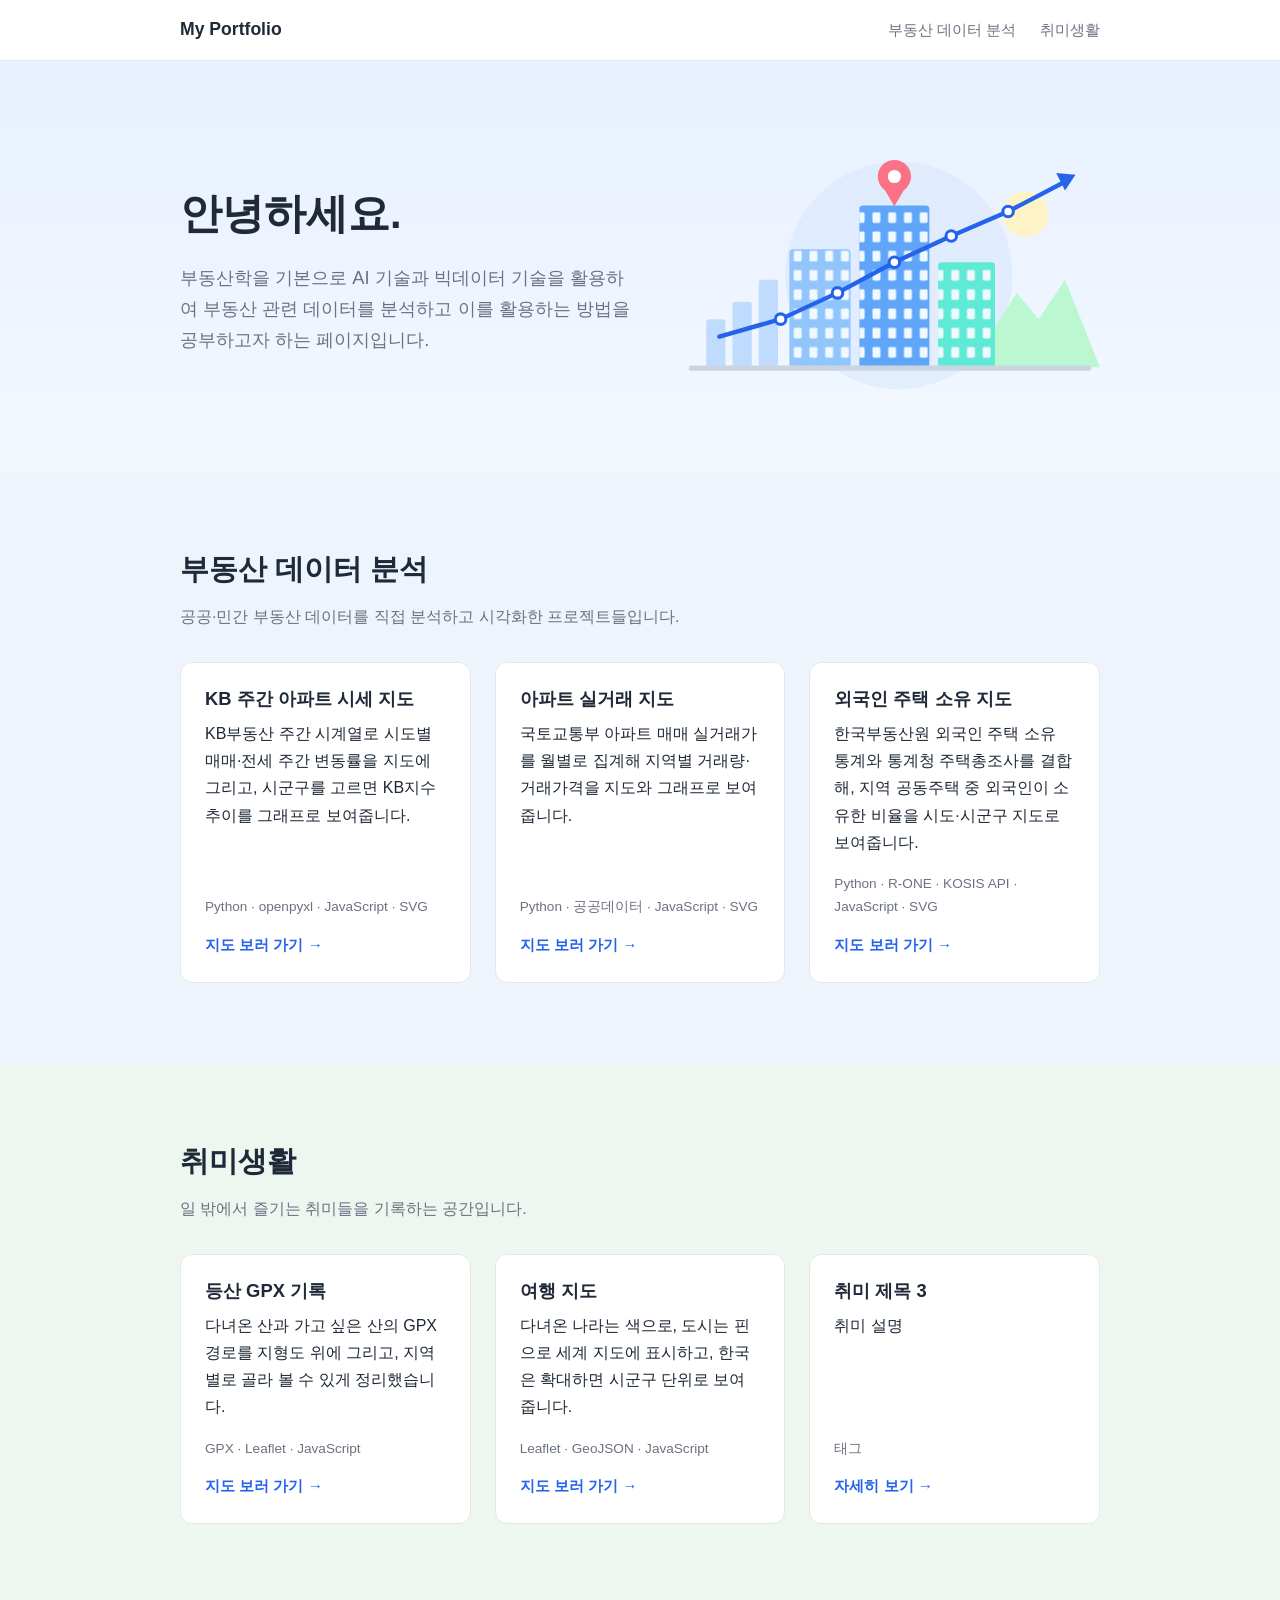
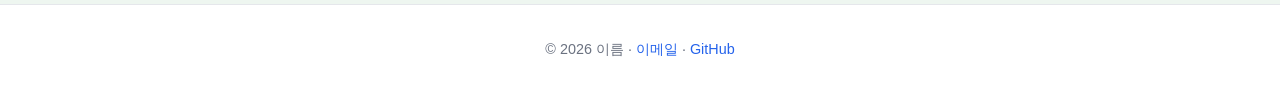
==== index.html @ 8fb14d18 "외국인 주택 소유 비율 지도 추가 (부동산 데이터 분석 3번째 카드) - tools/build_foreign.py: 부동산원 R-ONE 외국인 소유 공동주택 수 ÷ 통계청 KOSI" ====
<!DOCTYPE html>
<html lang="ko">
<head>
  <meta charset="UTF-8">
  <meta name="viewport" content="width=device-width, initial-scale=1.0">
  <title>My Portfolio</title>
  <meta name="description" content="부동산 데이터 분석 · 취미생활 포트폴리오">
  <link rel="stylesheet" href="style.css">
</head>
<body>

  <!-- 상단 메뉴 -->
  <header class="site-header">
    <div class="container header-inner">
      <a href="#top" class="logo">My Portfolio</a>
      <nav>
        <ul class="nav-list">
          <li><a href="#realestate">부동산 데이터 분석</a></li>
          <li><a href="#hobby">취미생활</a></li>
        </ul>
      </nav>
    </div>
  </header>

  <main id="top">

    <!-- 소개 -->
    <section class="hero">
      <div class="container hero-inner">
        <div class="hero-text">
          <h1>안녕하세요.</h1>
          <p>부동산학을 기본으로 AI 기술과 빅데이터 기술을 활용하여 부동산 관련 데이터를 분석하고 이를 활용하는 방법을 공부하고자 하는 페이지입니다.</p>
        </div>

        <!-- 소개 그림: 아파트 단지 + 상승 그래프 + 위치 핀 (직접 그린 SVG 그림) -->
        <svg class="hero-art" viewBox="0 0 480 320" role="img"
             aria-label="아파트 단지 위로 상승하는 그래프와 지도 위치 핀을 그린 일러스트">
          <defs>
            <!-- 창문 무늬 -->
            <pattern id="win" width="18" height="22" patternUnits="userSpaceOnUse">
              <rect x="4" y="5" width="9" height="12" rx="1.5" fill="#f0f9ff"/>
            </pattern>
          </defs>

          <!-- 배경 원 -->
          <circle cx="250" cy="165" r="130" fill="#dbeafe" opacity="0.65"/>
          <circle cx="395" cy="95" r="26" fill="#fef3c7"/>

          <!-- 뒤쪽 산 -->
          <polygon points="330,270 385,185 410,215 440,170 480,270" fill="#bbf7d0"/>

          <!-- 막대 그래프 (뒤쪽) -->
          <g fill="#bfdbfe">
            <rect x="30"  y="215" width="22" height="55" rx="3"/>
            <rect x="60"  y="195" width="22" height="75" rx="3"/>
            <rect x="90"  y="170" width="22" height="100" rx="3"/>
          </g>

          <!-- 아파트 3동 -->
          <rect x="125" y="135" width="70" height="135" rx="4" fill="#93c5fd"/>
          <rect x="125" y="135" width="70" height="135" rx="4" fill="url(#win)"/>
          <rect x="205" y="85" width="80" height="185" rx="4" fill="#60a5fa"/>
          <rect x="205" y="85" width="80" height="185" rx="4" fill="url(#win)"/>
          <rect x="295" y="150" width="65" height="120" rx="4" fill="#5eead4"/>
          <rect x="295" y="150" width="65" height="120" rx="4" fill="url(#win)"/>

          <!-- 땅 -->
          <rect x="10" y="268" width="460" height="6" rx="3" fill="#cbd5e1"/>

          <!-- 상승 추세선 -->
          <polyline points="45,235 115,215 180,185 245,150 310,120 375,92 440,58"
                    fill="none" stroke="#2563eb" stroke-width="5" stroke-linecap="round" stroke-linejoin="round"/>
          <g fill="#ffffff" stroke="#2563eb" stroke-width="3.5">
            <circle cx="115" cy="215" r="6"/>
            <circle cx="180" cy="185" r="6"/>
            <circle cx="245" cy="150" r="6"/>
            <circle cx="310" cy="120" r="6"/>
            <circle cx="375" cy="92"  r="6"/>
          </g>
          <polygon points="452,50 430,48 440,68" fill="#2563eb"/>

          <!-- 위치 핀 -->
          <circle cx="245" cy="52" r="19" fill="#fb7185"/>
          <polygon points="232,64 258,64 245,86" fill="#fb7185"/>
          <circle cx="245" cy="52" r="7.5" fill="#ffffff"/>
        </svg>
      </div>
    </section>

    <!-- 부동산 데이터 분석 -->
    <section id="realestate" class="section tint-blue">
      <div class="container">
        <h2>부동산 데이터 분석</h2>
        <p class="section-desc">공공·민간 부동산 데이터를 직접 분석하고 시각화한 프로젝트들입니다.</p>

        <div class="card-grid">
          <article class="card">
            <h3>KB 주간 아파트 시세 지도</h3>
            <p>KB부동산 주간 시계열로 시도별 매매·전세 주간 변동률을 지도에 그리고, 시군구를 고르면 KB지수 추이를 그래프로 보여줍니다.</p>
            <p class="tags">Python · openpyxl · JavaScript · SVG</p>
            <a href="kb.html" class="link">지도 보러 가기 →</a>
          </article>

          <article class="card">
            <h3>아파트 실거래 지도</h3>
            <p>국토교통부 아파트 매매 실거래가를 월별로 집계해 지역별 거래량·거래가격을 지도와 그래프로 보여줍니다.</p>
            <p class="tags">Python · 공공데이터 · JavaScript · SVG</p>
            <a href="trade.html" class="link">지도 보러 가기 →</a>
          </article>

          <article class="card">
            <h3>외국인 주택 소유 지도</h3>
            <p>한국부동산원 외국인 주택 소유 통계와 통계청 주택총조사를 결합해, 지역 공동주택 중 외국인이 소유한 비율을 시도·시군구 지도로 보여줍니다.</p>
            <p class="tags">Python · R-ONE · KOSIS API · JavaScript · SVG</p>
            <a href="foreign.html" class="link">지도 보러 가기 →</a>
          </article>
        </div>
      </div>
    </section>

    <!-- 취미생활 -->
    <section id="hobby" class="section tint-green">
      <div class="container">
        <h2>취미생활</h2>
        <p class="section-desc">일 밖에서 즐기는 취미들을 기록하는 공간입니다.</p>

        <div class="card-grid">
          <article class="card">
            <h3>등산 GPX 기록</h3>
            <p>다녀온 산과 가고 싶은 산의 GPX 경로를 지형도 위에 그리고, 지역별로 골라 볼 수 있게 정리했습니다.</p>
            <p class="tags">GPX · Leaflet · JavaScript</p>
            <a href="hiking.html" class="link">지도 보러 가기 →</a>
          </article>

          <article class="card">
            <h3>여행 지도</h3>
            <p>다녀온 나라는 색으로, 도시는 핀으로 세계 지도에 표시하고, 한국은 확대하면 시군구 단위로 보여줍니다.</p>
            <p class="tags">Leaflet · GeoJSON · JavaScript</p>
            <a href="travel.html" class="link">지도 보러 가기 →</a>
          </article>

          <article class="card">
            <h3>취미 제목 3</h3>
            <p>취미 설명</p>
            <p class="tags">태그</p>
            <a href="#" class="link">자세히 보기 →</a>
          </article>
        </div>
      </div>
    </section>

  </main>

  <footer class="site-footer">
    <div class="container">
      <p>© 2026 이름 · <a href="mailto:you@example.com">이메일</a> · <a href="https://github.com/aithrume">GitHub</a></p>
    </div>
  </footer>

</body>
</html>
---- style.css ----
/* =========================================================
   style.css - 밝고 깔끔한 포트폴리오 스타일
   ---------------------------------------------------------
   색상을 바꾸고 싶으면 바로 아래 :root 안의 값만 수정하세요.
   ========================================================= */

/* ---------- 1. 색상/크기 변수 (여기만 바꿔도 전체 분위기가 바뀜) ---------- */
:root {
  --color-bg: #ffffff;          /* 기본 배경 (흰색) */
  --color-bg-alt: #f6f8fb;      /* 번갈아 나오는 섹션 배경 (연한 회청색) */
  --color-text: #1f2937;        /* 기본 글자색 (진한 회색) */
  --color-text-light: #6b7280;  /* 보조 글자색 (연한 회색) */
  --color-primary: #2563eb;     /* 포인트 색 (파랑) - 링크, 강조 */
  --color-border: #e5e7eb;      /* 테두리 색 */
  --max-width: 960px;           /* 내용이 차지하는 최대 가로 폭 */
}

/* ---------- 2. 기본 설정 ---------- */
/* 모든 요소의 크기 계산 방식을 통일 (패딩이 있어도 폭이 틀어지지 않음) */
* {
  box-sizing: border-box;
}

html {
  scroll-behavior: smooth;   /* 메뉴 클릭 시 부드럽게 스크롤 */
  scroll-padding-top: 70px;  /* 상단 고정 메뉴에 제목이 가리지 않게 */
}

body {
  margin: 0;
  font-family: -apple-system, BlinkMacSystemFont, "Segoe UI",
               "Apple SD Gothic Neo", "Noto Sans KR", "Malgun Gothic", sans-serif;
  line-height: 1.7;          /* 줄 간격 */
  color: var(--color-text);
  background: var(--color-bg);
}

h1, h2, h3 {
  line-height: 1.3;
  margin: 0 0 0.5em;
}

p {
  margin: 0 0 1em;
}

a {
  color: var(--color-primary);
  text-decoration: none;
}

a:hover {
  text-decoration: underline;
}

/* 내용을 가운데로 모으는 상자 (모든 섹션에서 공통으로 사용) */
.container {
  max-width: var(--max-width);
  margin: 0 auto;      /* 좌우 자동 여백 = 가운데 정렬 */
  padding: 0 20px;     /* 화면이 좁을 때 양옆 여백 */
}

/* ---------- 3. 상단 메뉴 ---------- */
.site-header {
  position: sticky;    /* 스크롤해도 위에 붙어 있음 */
  top: 0;
  z-index: 100;        /* 다른 내용보다 위에 표시 */
  background: rgba(255, 255, 255, 0.95);
  border-bottom: 1px solid var(--color-border);
}

.header-inner {
  display: flex;                   /* 로고와 메뉴를 가로로 배치 */
  justify-content: space-between;  /* 로고는 왼쪽, 메뉴는 오른쪽 */
  align-items: center;
  height: 60px;
}

.logo {
  font-weight: 700;
  font-size: 1.1rem;
  color: var(--color-text);
}

.logo:hover {
  text-decoration: none;
}

.nav-list {
  display: flex;
  gap: 24px;           /* 메뉴 항목 사이 간격 */
  list-style: none;    /* 목록 앞의 점 제거 */
  margin: 0;
  padding: 0;
}

.nav-list a {
  color: var(--color-text-light);
  font-size: 0.95rem;
}

.nav-list a:hover {
  color: var(--color-primary);
  text-decoration: none;
}

/* ---------- 4. 소개(hero) 영역 ---------- */
.hero {
  padding: 70px 0 60px;
  background: linear-gradient(180deg, #e8f0ff 0%, #f3f8ff 100%); /* 위에서 아래로 연한 파랑 */
}

/* 글(왼쪽)과 그림(오른쪽)을 가로로 나란히 놓기 */
.hero-inner {
  display: flex;
  align-items: center;       /* 세로 가운데 맞춤 */
  justify-content: space-between;
  gap: 40px;
}

.hero-text {
  flex: 1;                   /* 남는 폭을 글이 차지 */
}

.hero h1 {
  font-size: 2.6rem;
}

.hero p {
  font-size: 1.15rem;
  color: var(--color-text-light);
  margin: 0;
}

/* 소개 그림 */
.hero-art {
  flex: 0 0 420px;           /* 그림 폭 고정 */
  max-width: 100%;
  height: auto;
}

/* ---------- 5. 섹션 공통 ---------- */
.section {
  padding: 80px 0;     /* 위아래 여백 */
}

/* 번갈아 배경색을 달리해서 섹션을 구분 */
.section-alt {
  background: var(--color-bg-alt);
}

/* 섹션별 아주 연한 배경색 (너무 튀지 않게 채도를 낮춤) */
.tint-blue {
  background: #eef4fc;   /* 연한 하늘색 - 부동산 섹션 */
}

.tint-green {
  background: #eef6f0;   /* 연한 연두색 - 등산 섹션 */
}

.section h2 {
  font-size: 1.8rem;
}

.section-desc {
  color: var(--color-text-light);
  margin-bottom: 2em;
}

/* ---------- 6. 카드 (부동산 프로젝트 목록) ---------- */
.card-grid {
  display: grid;
  /* 카드 하나가 최소 280px, 화면이 넓으면 여러 개를 가로로 배치 */
  grid-template-columns: repeat(auto-fill, minmax(280px, 1fr));
  gap: 24px;
}

.card {
  background: #ffffff;
  border: 1px solid var(--color-border);
  border-radius: 12px;                       /* 모서리 둥글게 */
  padding: 24px;
  transition: transform 0.2s, box-shadow 0.2s;
  display: flex;                             /* 내용을 위→아래로 쌓고 */
  flex-direction: column;
}

/* 남는 공간을 태그 위에 몰아서, 설명이 짧아도 태그·링크가 카드 맨 아래에 오게 */
.card .tags {
  margin-top: auto;
}

.card .link {
  align-self: flex-start;                    /* 링크 클릭 영역이 가로로 늘어나지 않게 */
}

/* 마우스를 올리면 살짝 떠오르는 효과 */
.card:hover {
  transform: translateY(-4px);
  box-shadow: 0 10px 24px rgba(0, 0, 0, 0.08);
}

.card h3 {
  font-size: 1.15rem;
}

.tags {
  font-size: 0.85rem;
  color: var(--color-text-light);
}

.link {
  font-weight: 600;
  font-size: 0.95rem;
}

/* ---------- 7. 등산 GPX 섹션 ---------- */
/* 실제 지도가 그려지는 상자 (Leaflet이 이 안을 채웁니다) */
.map {
  height: 480px;                       /* 지도 높이 - 필요하면 숫자만 바꾸세요 */
  border: 1px solid var(--color-border);
  border-radius: 12px;
  overflow: hidden;                    /* 둥근 모서리 밖으로 지도가 삐져나가지 않게 */
  position: relative;
  z-index: 0;                          /* 지도가 상단 고정 메뉴(z-index:100) 위로 올라오지 않게 */
}

/* "전체 보기" 버튼 */
.map-btn {
  margin: 12px 0 20px;
  padding: 8px 16px;
  font: inherit;
  font-size: 0.9rem;
  color: var(--color-primary);
  background: #ffffff;
  border: 1px solid var(--color-primary);
  border-radius: 8px;
  cursor: pointer;                     /* 마우스를 올리면 손가락 모양 */
}

.map-btn:hover {
  background: var(--color-primary);
  color: #ffffff;
}

/* 불러오기 실패 메시지 */
.track-error {
  color: #b91c1c;
  font-size: 0.9rem;
}

.track-list {
  list-style: none;
  margin: 0;
  padding: 0;
}

.track {
  display: flex;
  justify-content: space-between;  /* 산 정보는 왼쪽, 다운로드는 오른쪽 */
  align-items: center;
  gap: 16px;
  background: #ffffff;
  border: 1px solid var(--color-border);
  border-radius: 10px;
  padding: 16px 20px;
  margin-bottom: 12px;
  border-left: 6px solid var(--track-color, var(--color-border)); /* 지도 선 색과 같은 색 띠 (색은 JS가 지정) */
  cursor: pointer;                                                /* 클릭하면 지도로 이동 */
  transition: box-shadow 0.2s, border-color 0.2s;
}

/* 필터에서 제외된 산행은 숨김 (display:flex 가 hidden 을 덮어쓰지 않게) */
.track[hidden] {
  display: none;
}

/* 지역 필터 버튼들 */
.chips {
  display: flex;
  flex-wrap: wrap;          /* 많아지면 다음 줄로 */
  gap: 8px;
  margin-bottom: 16px;
}

.chip {
  padding: 6px 14px;
  font: inherit;
  font-size: 0.9rem;
  color: var(--color-text);
  background: #ffffff;
  border: 1px solid #cfe0d4;
  border-radius: 999px;     /* 알약 모양 */
  cursor: pointer;
}

.chip:hover {
  border-color: #5b9a73;
}

.chip.on {                  /* 현재 선택된 지역 */
  color: #ffffff;
  background: #3f8a5f;
  border-color: #3f8a5f;
}

.track:hover {
  box-shadow: 0 6px 16px rgba(0, 0, 0, 0.08);
}

/* 지금 선택된 산행 */
.track.active {
  background: #eef4ff;
  border-top-color: var(--color-primary);
  border-right-color: var(--color-primary);
  border-bottom-color: var(--color-primary);
}

.meta {
  display: block;                  /* 산 이름 아래 줄로 내려가게 */
  font-size: 0.85rem;
  color: var(--color-text-light);
}

/* ---------- 8. 푸터 ---------- */
.site-footer {
  padding: 32px 0;
  text-align: center;
  font-size: 0.9rem;
  color: var(--color-text-light);
  border-top: 1px solid var(--color-border);
}

.site-footer p {
  margin: 0;
}

/* ---------- 9. 모바일 대응 (화면 폭 640px 이하) ---------- */
@media (max-width: 640px) {
  .header-inner {
    flex-direction: column;   /* 로고와 메뉴를 세로로 */
    height: auto;
    padding: 10px 20px;
  }

  .nav-list {
    gap: 14px;
    flex-wrap: wrap;          /* 메뉴가 넘치면 다음 줄로 */
    justify-content: center;
  }

  .nav-list a {
    font-size: 0.85rem;
  }

  html {
    scroll-padding-top: 110px;
  }

  .hero {
    padding: 40px 0 36px;
  }

  .hero-inner {
    flex-direction: column;   /* 글 위, 그림 아래로 쌓기 */
    align-items: flex-start;
    gap: 24px;
  }

  .hero-art {
    flex: none;
    width: 100%;
  }

  .hero h1 {
    font-size: 2rem;
  }

  .section {
    padding: 56px 0;
  }

  .track {
    flex-direction: column;   /* 산 정보와 다운로드 링크를 세로로 */
    align-items: flex-start;
  }
}

/* ---------- 8. 여행 지도 (travel.html) ---------- */
.travel-map {
  height: 560px;
  background: #dbeafe;                 /* 바다 색 (배경 타일 없이 경계만 그림) */
}

.travel-summary {
  font-size: 1.05rem;
  margin: 0 0 12px;
}

.travel-hint {
  font-size: 0.85rem;
  color: var(--color-text-light);
  margin: 8px 0 20px;
}

.travel-list {
  list-style: none;
  margin: 0;
  padding: 0;
  display: grid;
  grid-template-columns: repeat(auto-fill, minmax(260px, 1fr));
  gap: 10px;
}

.travel-item {
  display: flex;
  flex-direction: column;
  gap: 4px;
  padding: 12px 16px;
  background: #ffffff;
  border: 1px solid var(--color-border);
  border-left: 4px solid #2c7fb8;     /* travel.js 가 최근 방문 연도 색으로 바꿈 */
  border-radius: 8px;
  cursor: pointer;
}

.travel-item:hover {
  box-shadow: 0 6px 16px rgba(0, 0, 0, 0.08);
}

.travel-item .meta {
  font-size: 0.85rem;
  color: var(--color-text-light);
}

/* 여행 지도 범례 (최근 방문 연도별 색) */
.travel-legend {
  display: flex;
  flex-direction: column;
  gap: 3px;
  padding: 8px 10px;
  font-size: 0.78rem;
  line-height: 1.3;
  background: rgba(255, 255, 255, 0.92);
  border-radius: 6px;
  box-shadow: 0 1px 4px rgba(0, 0, 0, 0.15);
}

.travel-legend i {
  display: inline-block;
  width: 12px;
  height: 12px;
  margin-right: 6px;
  vertical-align: -1px;
  border-radius: 2px;
}
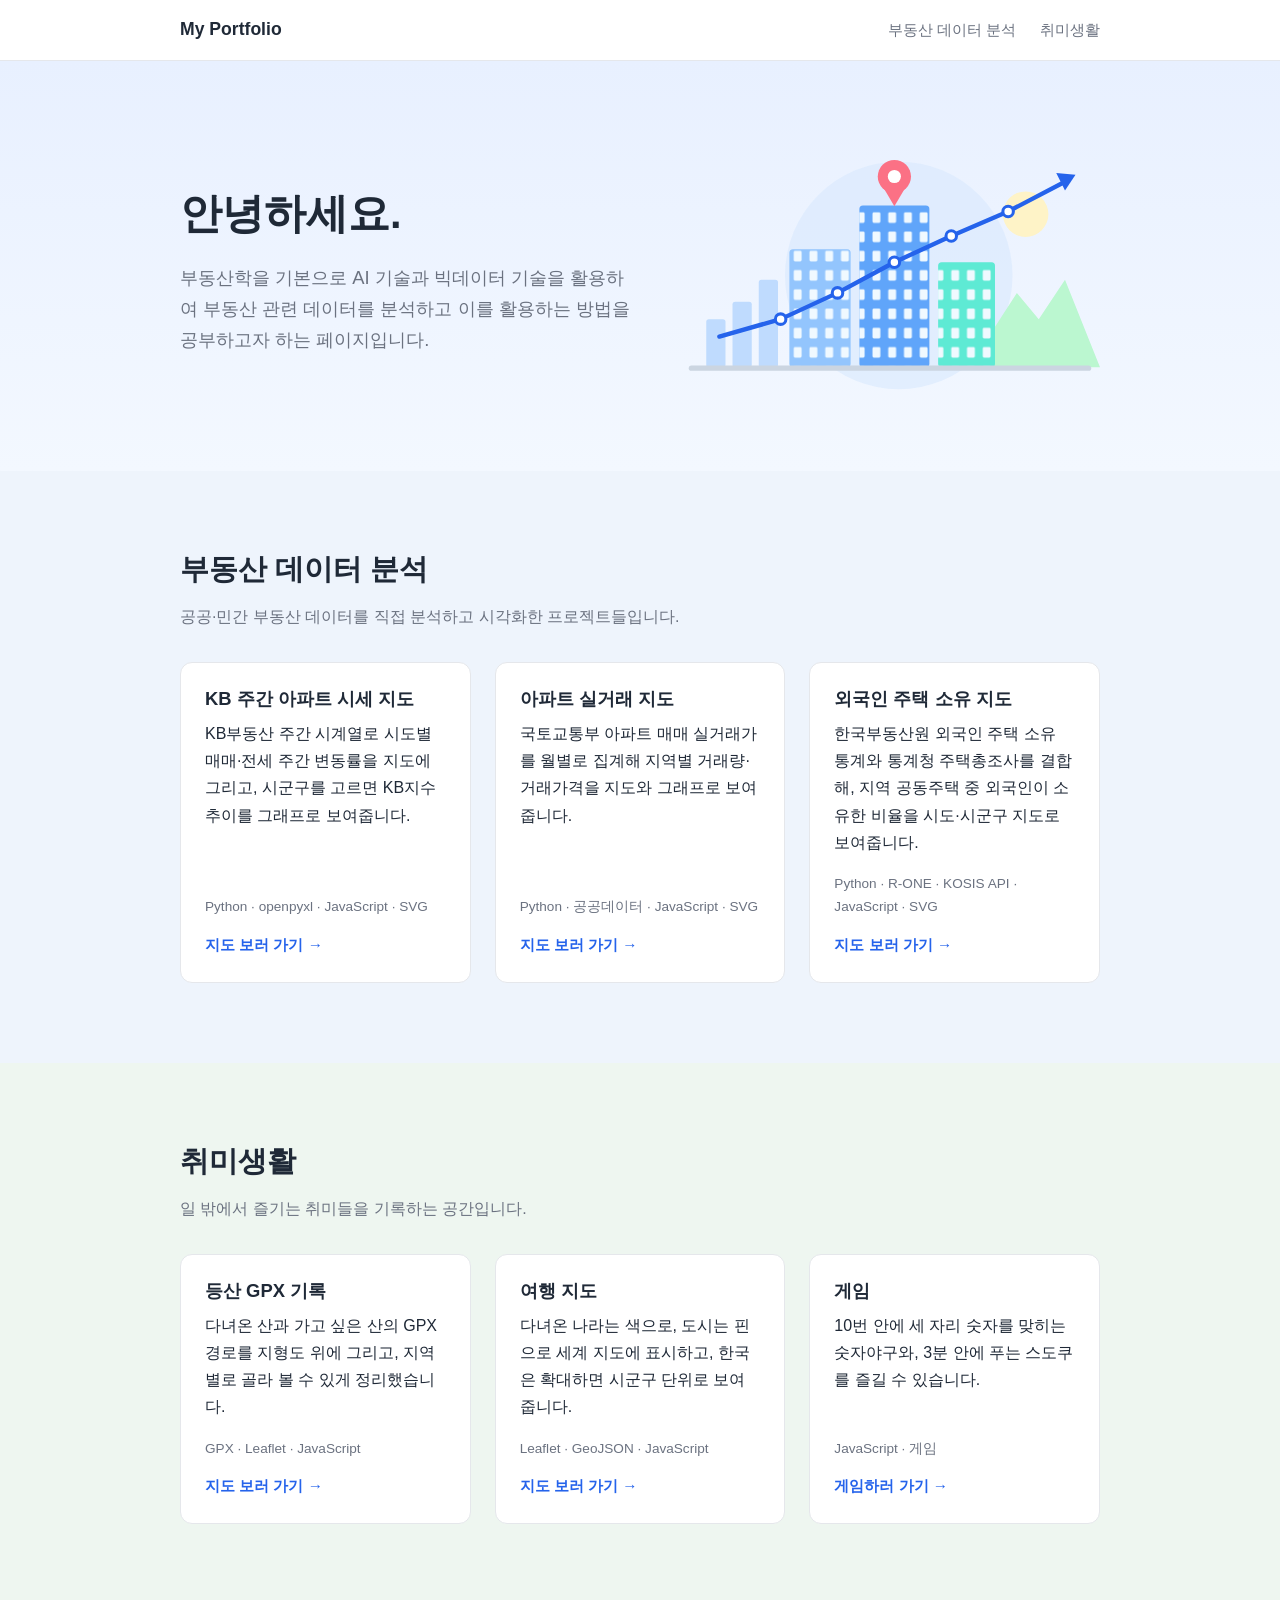
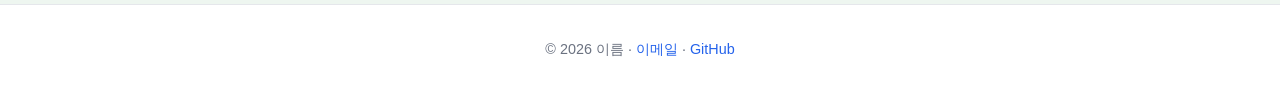
==== commit 72bf5663: "게임 페이지 추가: 숫자야구(10번 안에) · 스도쿠(3분 제한) - 숫자야구: 1~9 중 서로 다른 3자리, 스트라이크/볼/아웃 판정, 10회 안에 맞히면 성공 - 스도쿠: 답이" ====
--- a/index.html
+++ b/index.html
@@ -140,10 +140,10 @@
           </article>
 
           <article class="card">
-            <h3>취미 제목 3</h3>
-            <p>취미 설명</p>
-            <p class="tags">태그</p>
-            <a href="#" class="link">자세히 보기 →</a>
+            <h3>게임</h3>
+            <p>10번 안에 세 자리 숫자를 맞히는 숫자야구와, 3분 안에 푸는 스도쿠를 즐길 수 있습니다.</p>
+            <p class="tags">JavaScript · 게임</p>
+            <a href="games.html" class="link">게임하러 가기 →</a>
           </article>
         </div>
       </div>
--- a/style.css
+++ b/style.css
@@ -454,3 +454,122 @@
   vertical-align: -1px;
   border-radius: 2px;
 }
+
+/* ---------- 9. 게임 (games.html) ---------- */
+.game-card {
+  max-width: 560px;
+  padding: 24px;
+  background: #ffffff;
+  border: 1px solid var(--color-border);
+  border-radius: 12px;
+}
+
+.game-card h3 { margin-top: 0; }
+
+.game-rule {
+  font-size: 0.92rem;
+  color: var(--color-text-light);
+}
+
+.game-btn {
+  padding: 8px 16px;
+  font: inherit;
+  font-size: 0.95rem;
+  color: var(--color-primary);
+  background: #ffffff;
+  border: 1px solid var(--color-primary);
+  border-radius: 8px;
+  cursor: pointer;
+}
+
+.game-btn.primary { color: #ffffff; background: var(--color-primary); }
+.game-btn:disabled { opacity: 0.45; cursor: default; }
+
+.game-msg { min-height: 1.5em; margin: 12px 0 4px; font-weight: 600; }
+.game-msg.ok { color: #15803d; }
+.game-msg.fail { color: #b91c1c; }
+.game-msg.warn { color: #b45309; }
+.game-sub { margin: 0 0 12px; font-size: 0.9rem; color: var(--color-text-light); }
+
+/* 숫자야구 */
+.bb-form { display: flex; flex-wrap: wrap; gap: 8px; }
+
+.bb-input {
+  width: 140px;
+  padding: 8px 12px;
+  font: inherit;
+  font-size: 1.3rem;
+  letter-spacing: 0.4em;
+  text-align: center;
+  border: 1px solid var(--color-border);
+  border-radius: 8px;
+}
+
+.bb-history { list-style: none; margin: 0; padding: 0; }
+
+.bb-history li {
+  display: grid;
+  grid-template-columns: 44px 64px 70px 1fr;
+  align-items: center;
+  gap: 8px;
+  padding: 8px 4px;
+  border-bottom: 1px solid var(--color-border);
+}
+
+.bb-n { font-size: 0.8rem; color: var(--color-text-light); }
+.bb-guess { font-size: 1.15rem; font-weight: 700; letter-spacing: 0.2em; }
+.bb-res i { font-style: normal; font-weight: 700; letter-spacing: 0.1em; }
+.bb-res .s { color: #15803d; }
+.bb-res .b { color: #b45309; }
+.bb-text { font-size: 0.9rem; }
+
+/* 스도쿠 */
+.sd-controls { display: flex; flex-wrap: wrap; align-items: center; gap: 8px; margin-bottom: 14px; }
+
+.seg-mini { display: inline-flex; border: 1px solid var(--color-border); border-radius: 8px; overflow: hidden; }
+.seg-mini button { padding: 7px 12px; font: inherit; font-size: 0.88rem; background: #ffffff; border: 0; cursor: pointer; }
+.seg-mini button + button { border-left: 1px solid var(--color-border); }
+.seg-mini button.on { color: #ffffff; background: #3f8a5f; }
+
+.sd-timer { margin-bottom: 14px; }
+.sd-bar { height: 10px; background: #e5e7eb; border-radius: 5px; overflow: hidden; }
+.sd-bar i { display: block; width: 0; height: 100%; background: #3f8a5f; transition: width 0.25s linear; }
+.sd-bar i.warn { background: #f59e0b; }
+.sd-bar i.danger { background: #dc2626; }
+.sd-time { display: flex; justify-content: space-between; margin-top: 6px; font-size: 0.9rem; font-variant-numeric: tabular-nums; }
+
+.sd-board {
+  display: grid;
+  grid-template-columns: repeat(9, 1fr);
+  width: 100%;
+  max-width: 450px;
+  aspect-ratio: 1;
+  border: 2px solid #1f2937;
+}
+
+.sd-cell {
+  width: 100%;
+  height: 100%;
+  min-width: 0;
+  padding: 0;
+  font: inherit;
+  font-size: clamp(1rem, 4.5vw, 1.4rem);
+  text-align: center;
+  color: var(--color-primary);
+  background: #ffffff;
+  border: 0;
+  border-right: 1px solid #d1d5db;
+  border-bottom: 1px solid #d1d5db;
+  border-radius: 0;
+}
+
+.sd-cell:nth-child(9n + 3), .sd-cell:nth-child(9n + 6) { border-right: 2px solid #1f2937; }
+.sd-cell:nth-child(9n) { border-right: 0; }
+.sd-cell:nth-child(n + 19):nth-child(-n + 27),
+.sd-cell:nth-child(n + 46):nth-child(-n + 54) { border-bottom: 2px solid #1f2937; }
+.sd-cell:nth-child(n + 73) { border-bottom: 0; }
+.sd-cell.given { color: #1f2937; font-weight: 700; background: #f3f4f6; }
+.sd-cell.clash { color: #dc2626; background: #fee2e2; }
+.sd-cell.reveal { color: #b91c1c; background: #fef2f2; }
+.sd-cell:focus { outline: 2px solid var(--color-primary); outline-offset: -2px; }
+.sd-board.waiting .sd-cell { background: #f3f4f6; }
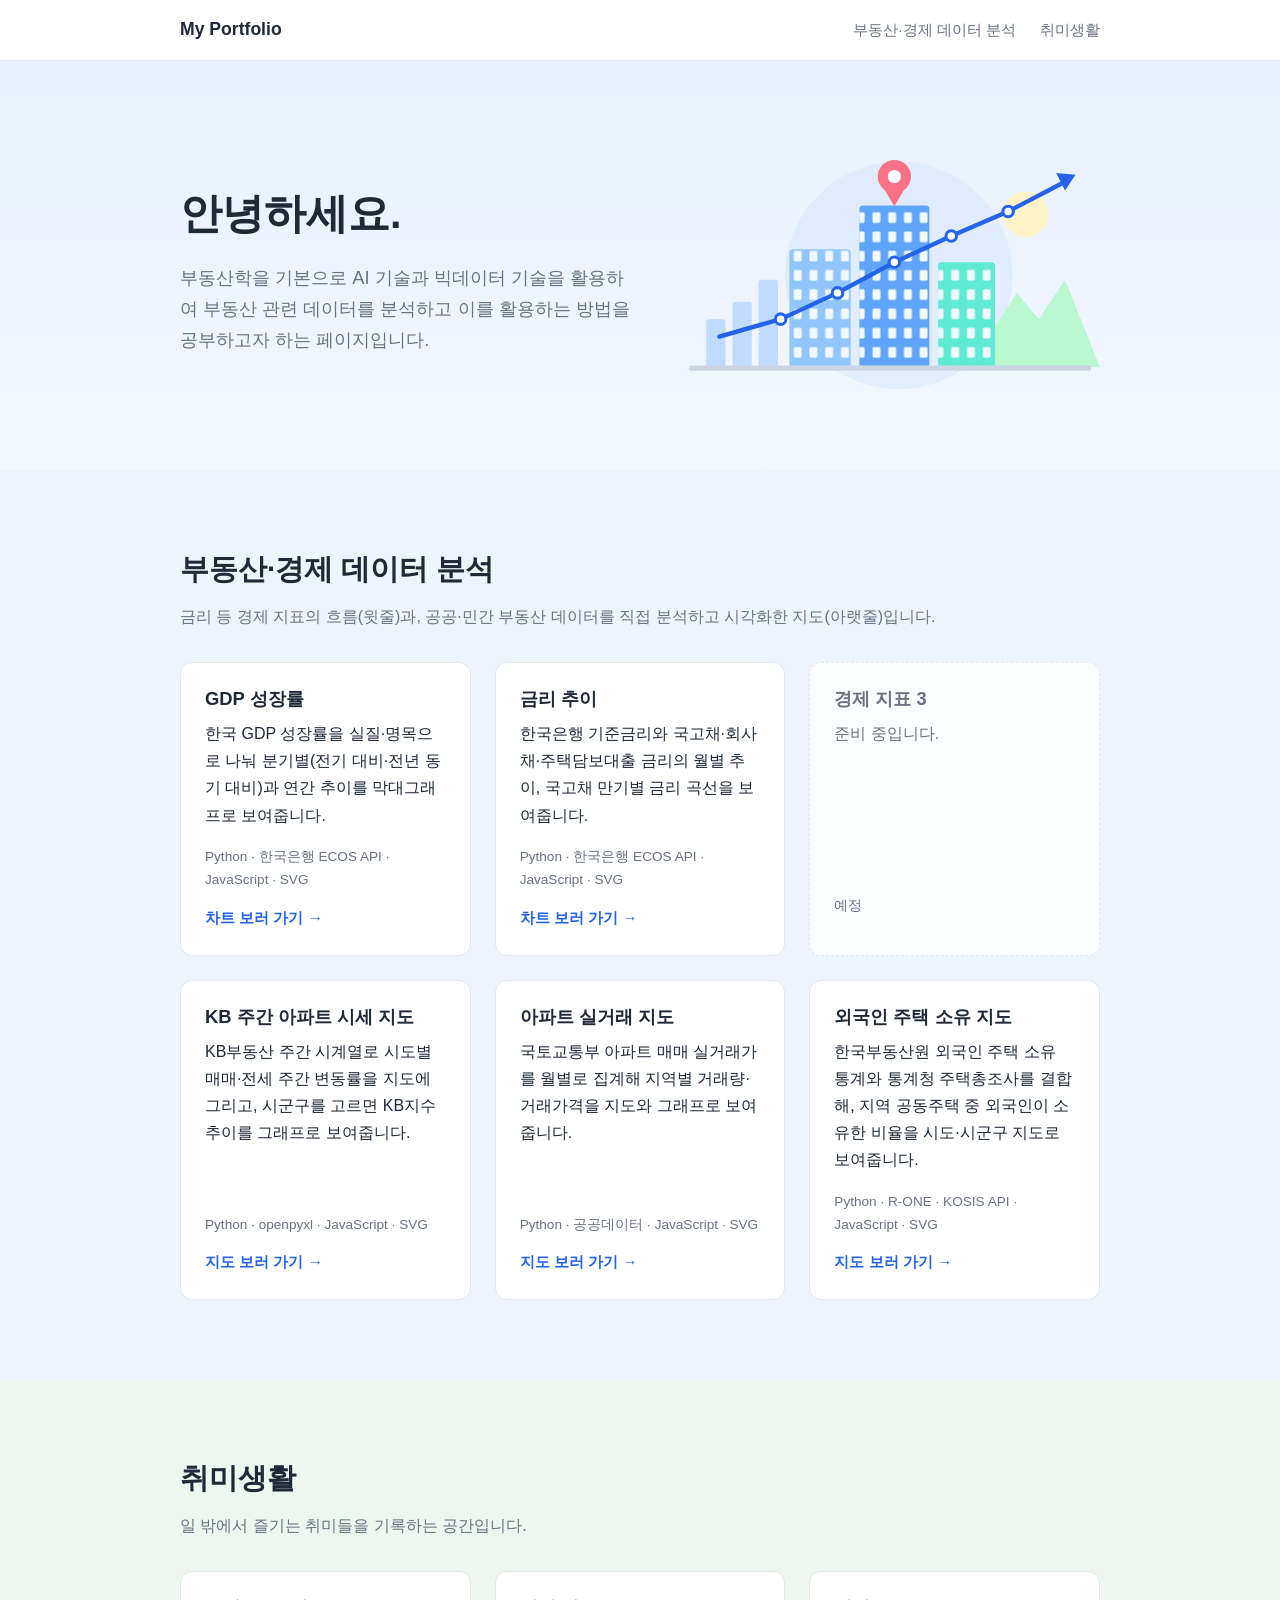
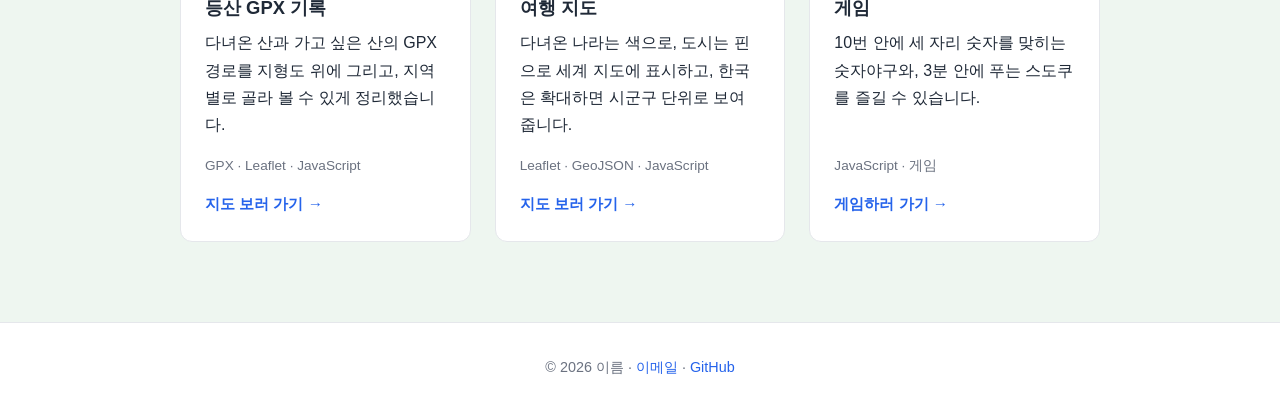
==== commit ddf490bf: "경제 지표 추가: GDP 성장률·금리 추이 페이지, 메인 3칸×2줄 구성 - 메인 '부동산·경제 데이터 분석': 윗줄 GDP·금리·(예정), 아랫줄 KB·실거래·외국인 지도 - g" ====
--- a/index.html
+++ b/index.html
@@ -4,7 +4,7 @@
   <meta charset="UTF-8">
   <meta name="viewport" content="width=device-width, initial-scale=1.0">
   <title>My Portfolio</title>
-  <meta name="description" content="부동산 데이터 분석 · 취미생활 포트폴리오">
+  <meta name="description" content="부동산·경제 데이터 분석 · 취미생활 포트폴리오">
   <link rel="stylesheet" href="style.css">
 </head>
 <body>
@@ -15,7 +15,7 @@
       <a href="#top" class="logo">My Portfolio</a>
       <nav>
         <ul class="nav-list">
-          <li><a href="#realestate">부동산 데이터 분석</a></li>
+          <li><a href="#realestate">부동산·경제 데이터 분석</a></li>
           <li><a href="#hobby">취미생활</a></li>
         </ul>
       </nav>
@@ -87,13 +87,37 @@
       </div>
     </section>
 
-    <!-- 부동산 데이터 분석 -->
+    <!-- 부동산·경제 데이터 분석 -->
     <section id="realestate" class="section tint-blue">
       <div class="container">
-        <h2>부동산 데이터 분석</h2>
-        <p class="section-desc">공공·민간 부동산 데이터를 직접 분석하고 시각화한 프로젝트들입니다.</p>
+        <h2>부동산·경제 데이터 분석</h2>
+        <p class="section-desc">금리 등 경제 지표의 흐름(윗줄)과, 공공·민간 부동산 데이터를 직접 분석하고 시각화한 지도(아랫줄)입니다.</p>
 
-        <div class="card-grid">
+        <!-- 1줄: 매크로·경제 지표 -->
+        <div class="card-grid cols-3">
+          <article class="card">
+            <h3>GDP 성장률</h3>
+            <p>한국 GDP 성장률을 실질·명목으로 나눠 분기별(전기 대비·전년 동기 대비)과 연간 추이를 막대그래프로 보여줍니다.</p>
+            <p class="tags">Python · 한국은행 ECOS API · JavaScript · SVG</p>
+            <a href="gdp.html" class="link">차트 보러 가기 →</a>
+          </article>
+
+          <article class="card">
+            <h3>금리 추이</h3>
+            <p>한국은행 기준금리와 국고채·회사채·주택담보대출 금리의 월별 추이, 국고채 만기별 금리 곡선을 보여줍니다.</p>
+            <p class="tags">Python · 한국은행 ECOS API · JavaScript · SVG</p>
+            <a href="rates.html" class="link">차트 보러 가기 →</a>
+          </article>
+
+          <article class="card card-soon">
+            <h3>경제 지표 3</h3>
+            <p>준비 중입니다.</p>
+            <p class="tags">예정</p>
+          </article>
+        </div>
+
+        <!-- 2줄: 부동산 지도 -->
+        <div class="card-grid cols-3">
           <article class="card">
             <h3>KB 주간 아파트 시세 지도</h3>
             <p>KB부동산 주간 시계열로 시도별 매매·전세 주간 변동률을 지도에 그리고, 시군구를 고르면 KB지수 추이를 그래프로 보여줍니다.</p>
--- a/style.css
+++ b/style.css
@@ -573,3 +573,14 @@
 .sd-cell.reveal { color: #b91c1c; background: #fef2f2; }
 .sd-cell:focus { outline: 2px solid var(--color-primary); outline-offset: -2px; }
 .sd-board.waiting .sd-cell { background: #f3f4f6; }
+
+/* 한 줄에 정확히 3칸 (메인 부동산·경제 영역). 좁은 화면에서는 한 칸씩 */
+.card-grid.cols-3 { grid-template-columns: repeat(3, minmax(0, 1fr)); }
+.card-grid.cols-3 + .card-grid.cols-3 { margin-top: 24px; }
+.card-soon { border-style: dashed; background: #fbfcfe; }
+.card-soon h3, .card-soon p { color: var(--color-text-light); }
+.card-soon:hover { transform: none; box-shadow: none; }
+
+@media (max-width: 860px) {
+  .card-grid.cols-3 { grid-template-columns: 1fr; }
+}
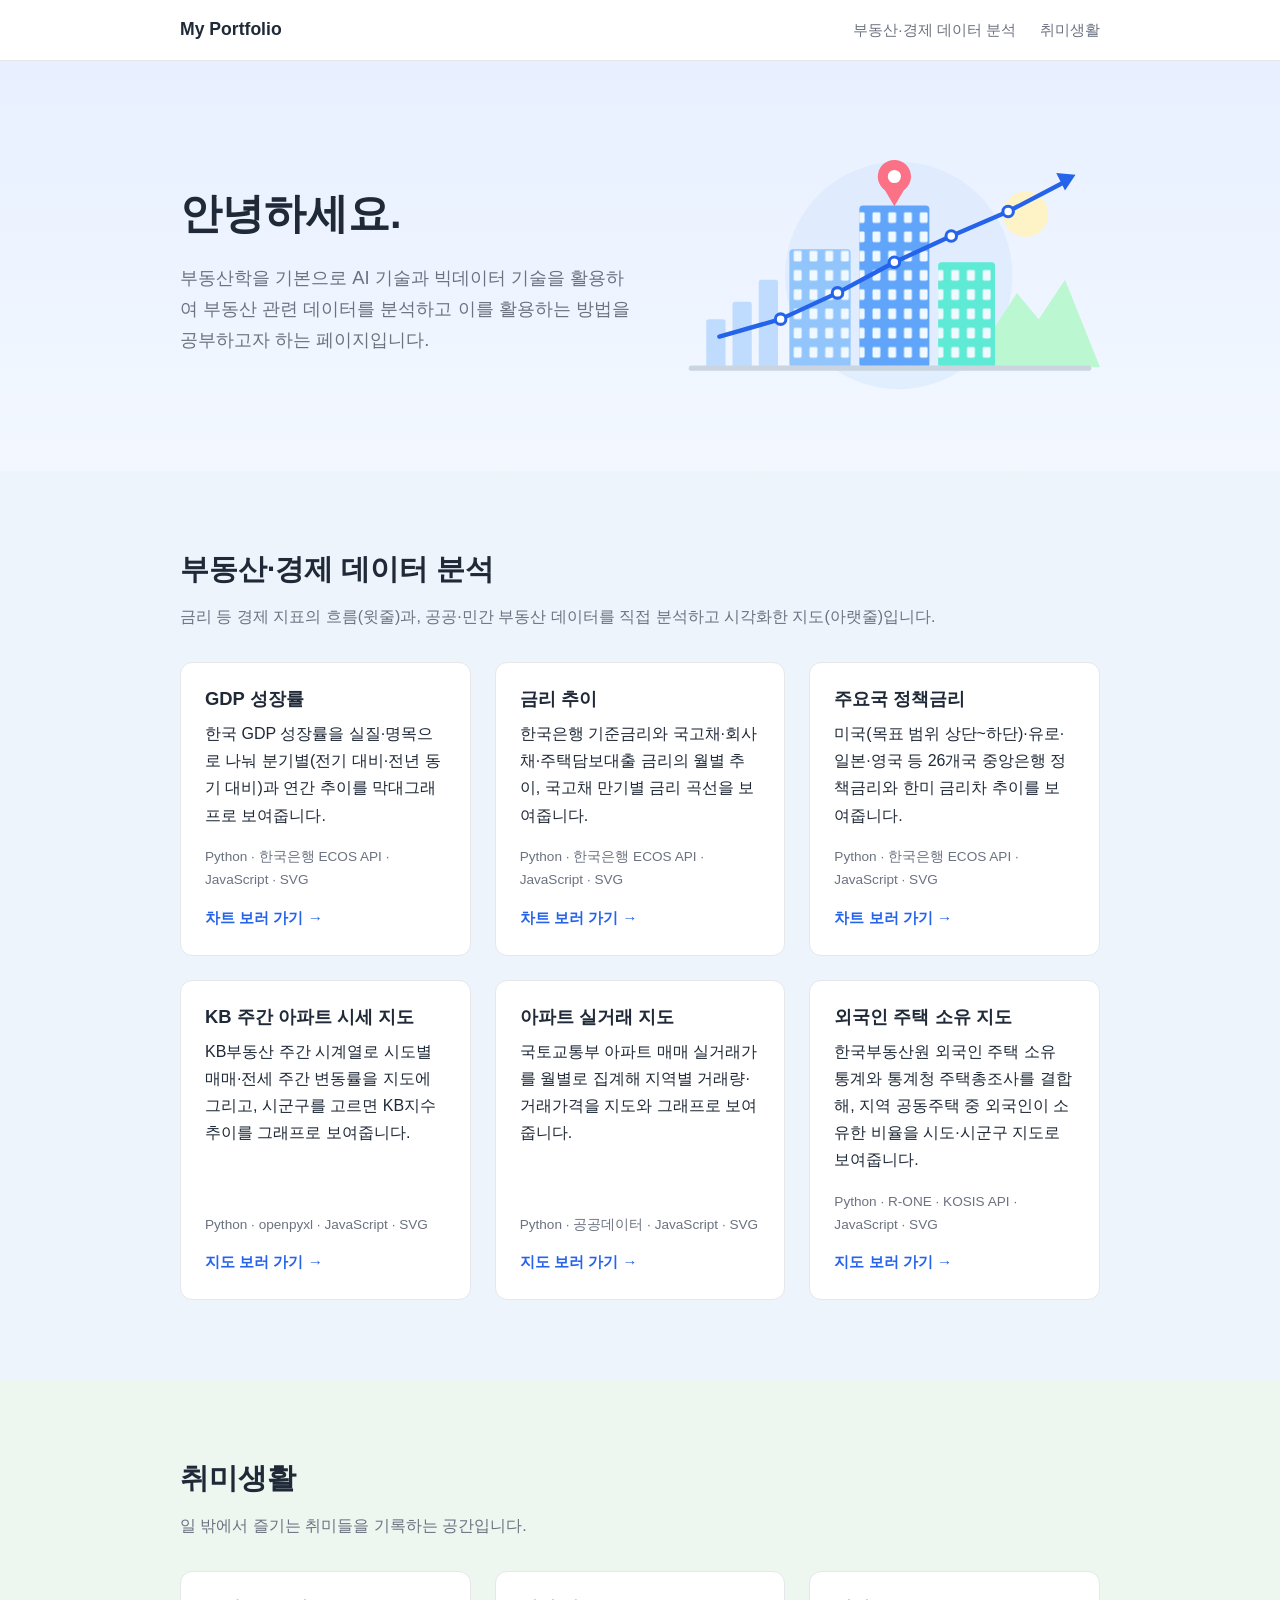
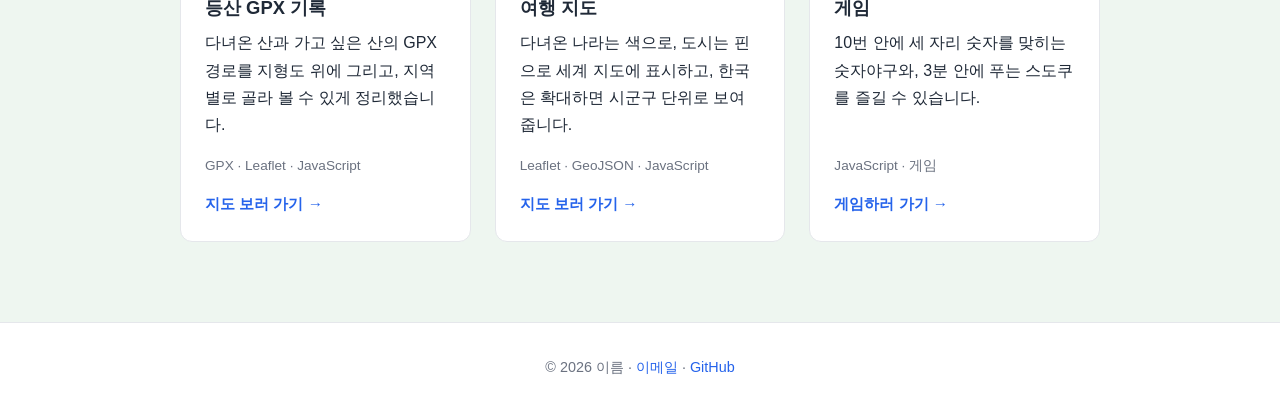
==== commit 465ced54: "주요국 정책금리 페이지 추가 (메인 경제 지표 3번째 칸) - policy.html/js: 26개국 정책금리 월별 추이(나라 드롭다운 선택), 미국은 목표 범위(상단~하단) 띠로 " ====
--- a/index.html
+++ b/index.html
@@ -109,10 +109,11 @@
             <a href="rates.html" class="link">차트 보러 가기 →</a>
           </article>
 
-          <article class="card card-soon">
-            <h3>경제 지표 3</h3>
-            <p>준비 중입니다.</p>
-            <p class="tags">예정</p>
+          <article class="card">
+            <h3>주요국 정책금리</h3>
+            <p>미국(목표 범위 상단~하단)·유로·일본·영국 등 26개국 중앙은행 정책금리와 한미 금리차 추이를 보여줍니다.</p>
+            <p class="tags">Python · 한국은행 ECOS API · JavaScript · SVG</p>
+            <a href="policy.html" class="link">차트 보러 가기 →</a>
           </article>
         </div>
 
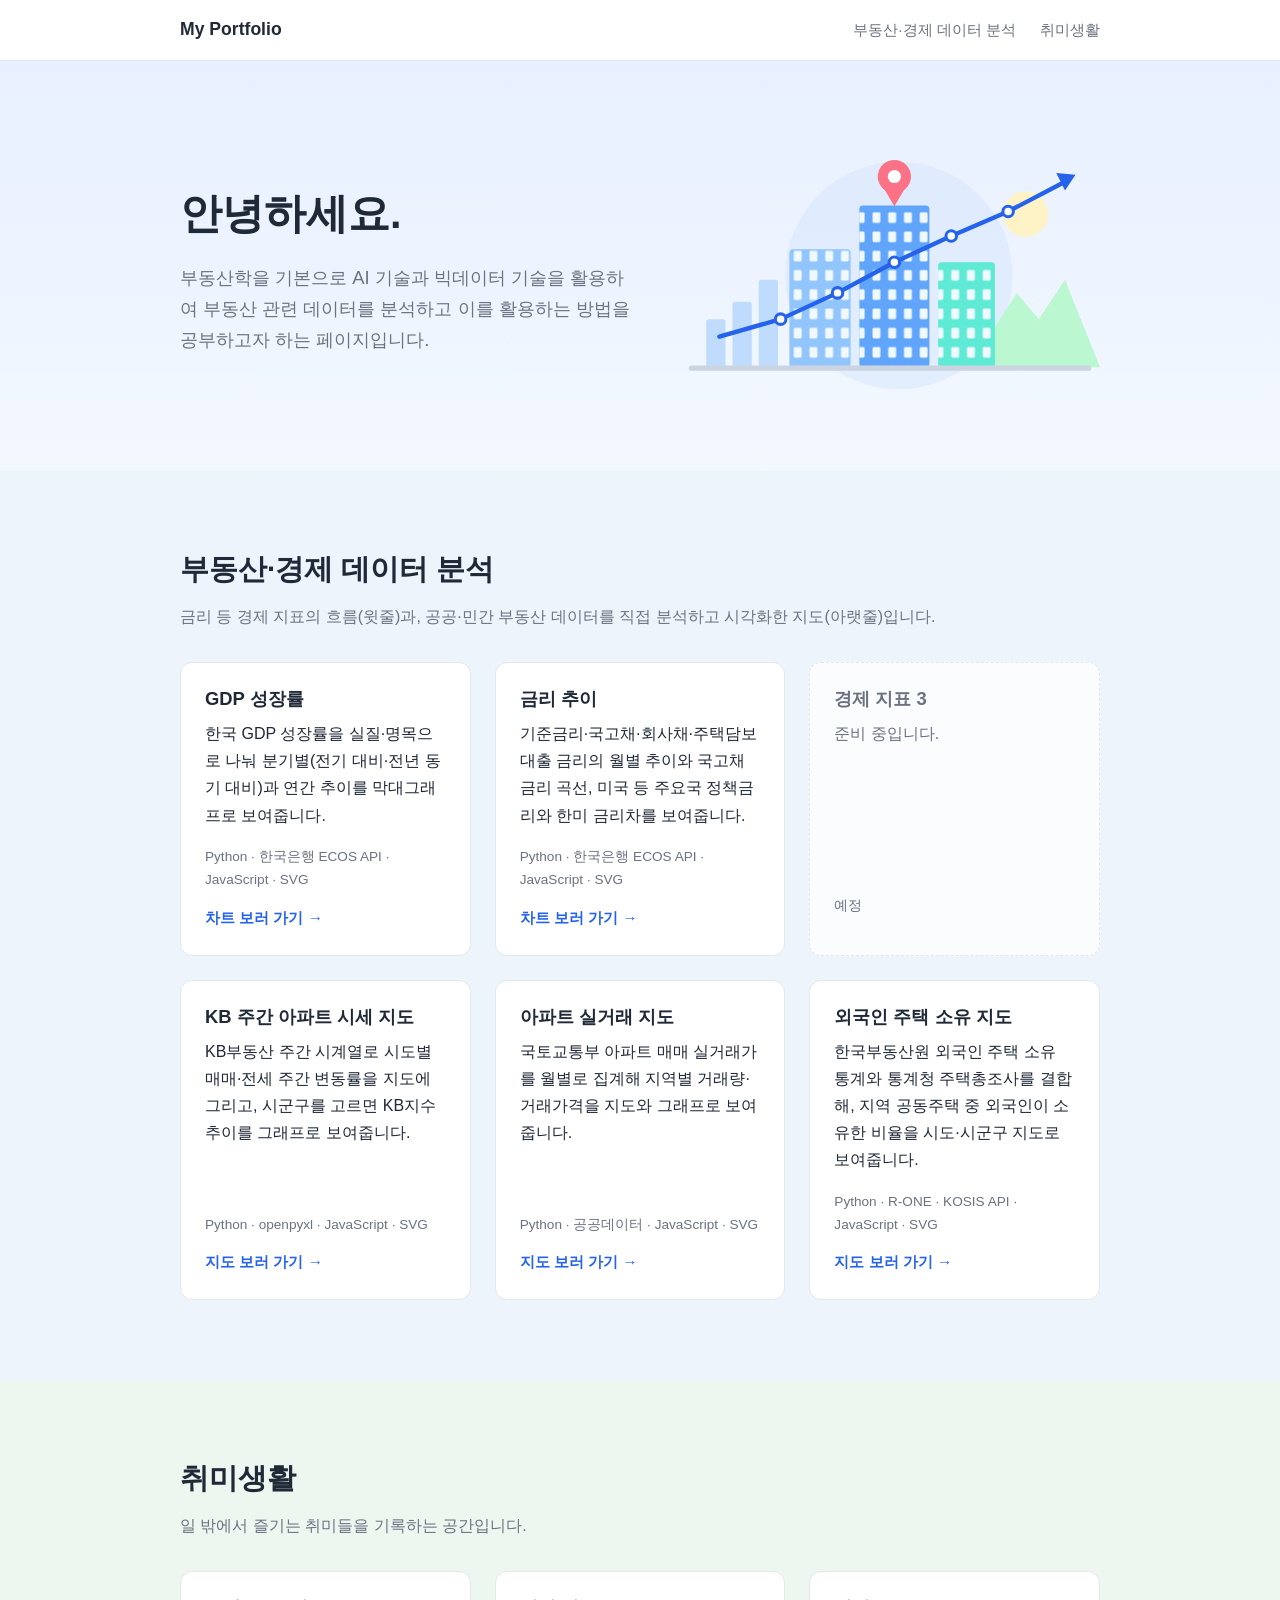
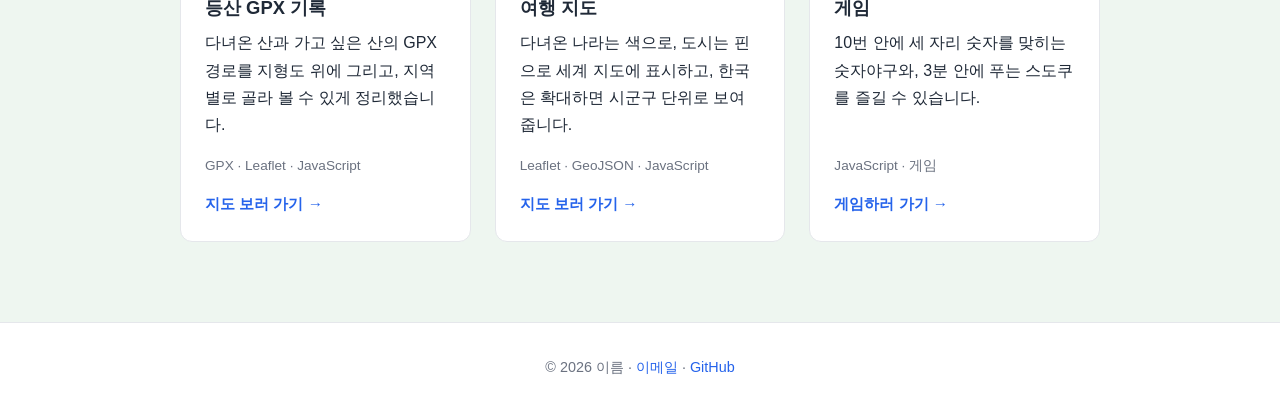
==== commit 44e23801: "주요국 정책금리를 금리 추이 페이지로 통합, 그래프 세로축 범위 개선 - rates.html 아래쪽에 주요국 정책금리·한미 금리차 영역 추가 (policy.html 은 rates." ====
--- a/index.html
+++ b/index.html
@@ -104,16 +104,15 @@
 
           <article class="card">
             <h3>금리 추이</h3>
-            <p>한국은행 기준금리와 국고채·회사채·주택담보대출 금리의 월별 추이, 국고채 만기별 금리 곡선을 보여줍니다.</p>
+            <p>기준금리·국고채·회사채·주택담보대출 금리의 월별 추이와 국고채 금리 곡선, 미국 등 주요국 정책금리와 한미 금리차를 보여줍니다.</p>
             <p class="tags">Python · 한국은행 ECOS API · JavaScript · SVG</p>
             <a href="rates.html" class="link">차트 보러 가기 →</a>
           </article>
 
-          <article class="card">
-            <h3>주요국 정책금리</h3>
-            <p>미국(목표 범위 상단~하단)·유로·일본·영국 등 26개국 중앙은행 정책금리와 한미 금리차 추이를 보여줍니다.</p>
-            <p class="tags">Python · 한국은행 ECOS API · JavaScript · SVG</p>
-            <a href="policy.html" class="link">차트 보러 가기 →</a>
+          <article class="card card-soon">
+            <h3>경제 지표 3</h3>
+            <p>준비 중입니다.</p>
+            <p class="tags">예정</p>
           </article>
         </div>
 
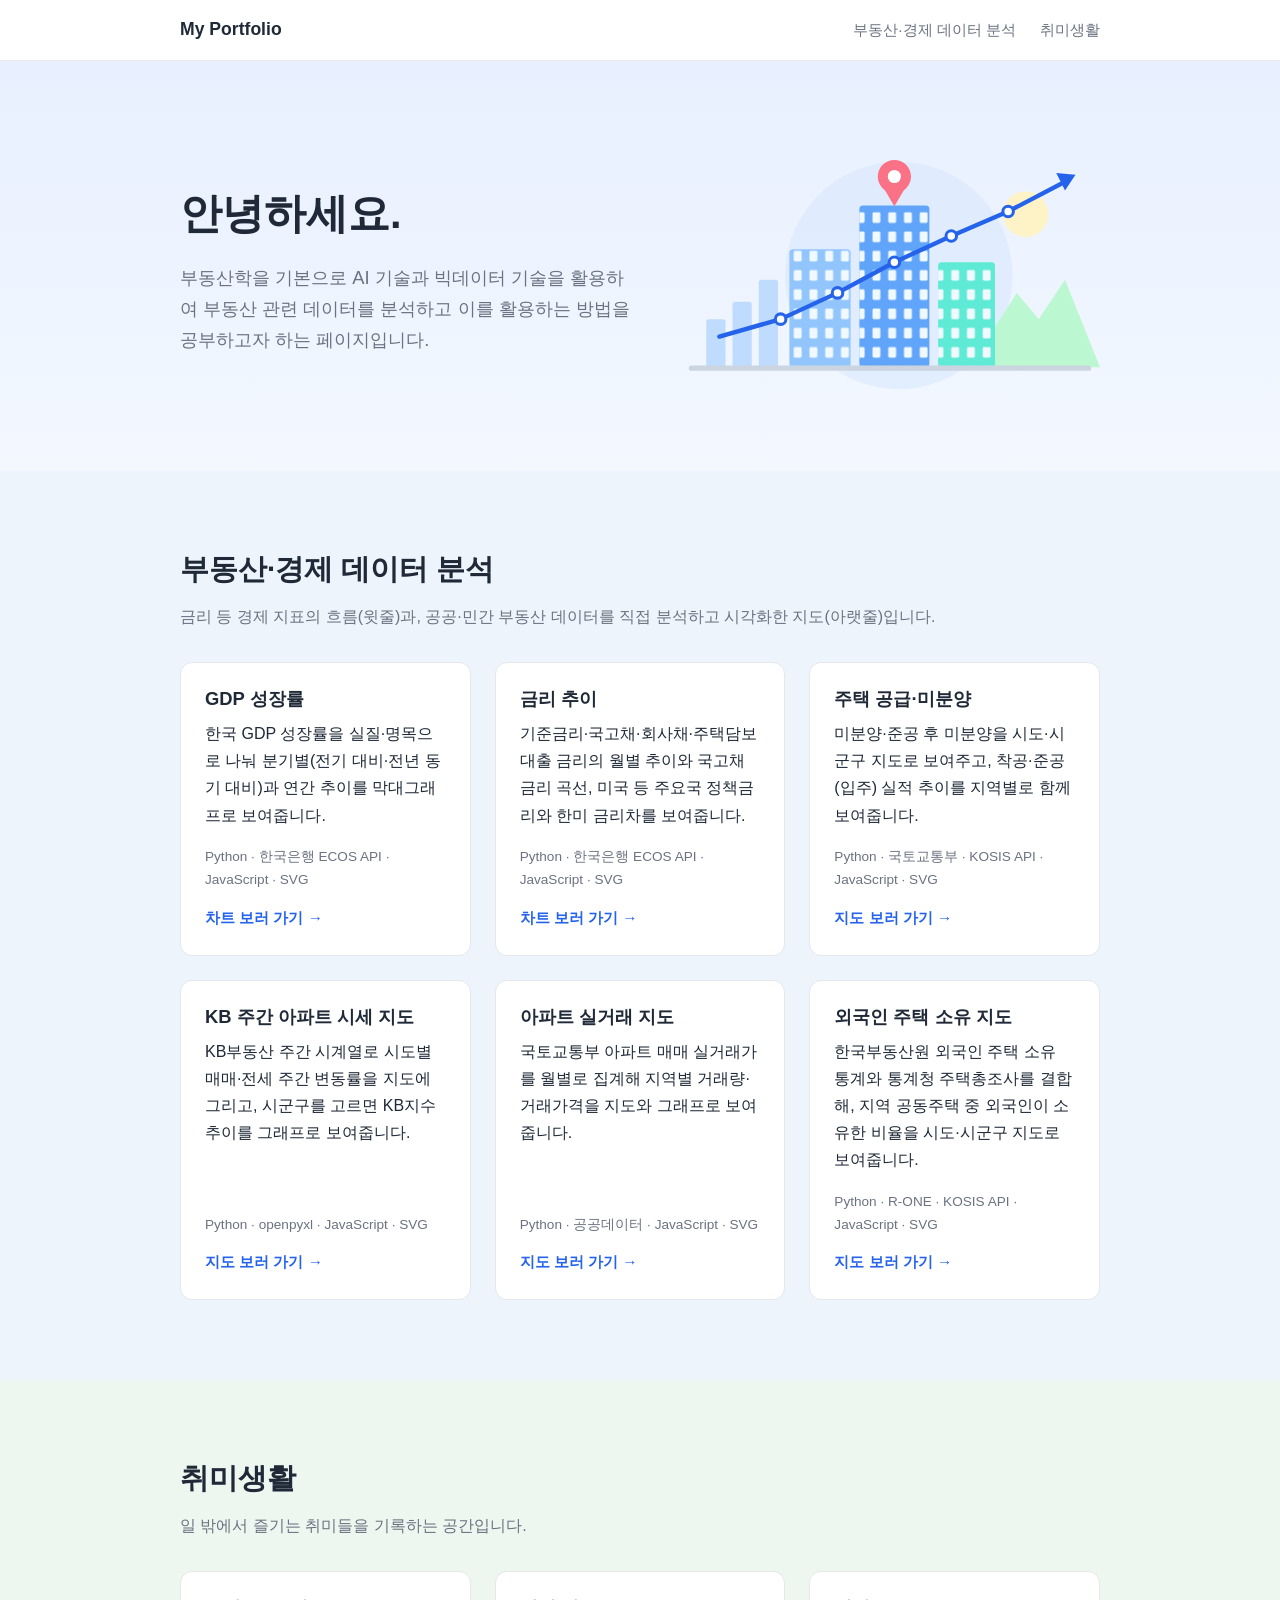
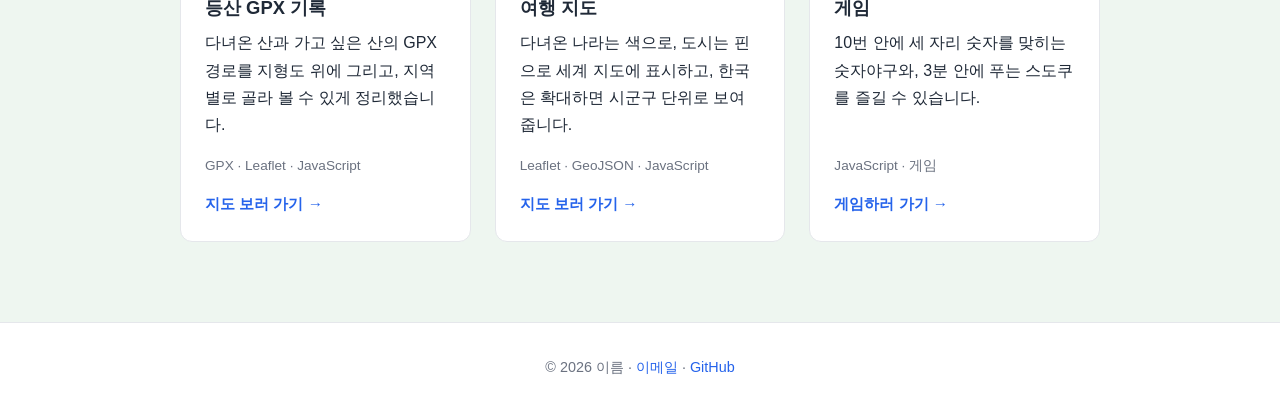
==== commit 151b279a: "주택 공급·미분양 페이지 추가 (지역별 미분양 지도, 착공·준공 추이) Co-Authored-By: Claude Opus 5.5 <noreply@anthropic.com>" ====
--- a/index.html
+++ b/index.html
@@ -109,10 +109,11 @@
             <a href="rates.html" class="link">차트 보러 가기 →</a>
           </article>
 
-          <article class="card card-soon">
-            <h3>경제 지표 3</h3>
-            <p>준비 중입니다.</p>
-            <p class="tags">예정</p>
+          <article class="card">
+            <h3>주택 공급·미분양</h3>
+            <p>미분양·준공 후 미분양을 시도·시군구 지도로 보여주고, 착공·준공(입주) 실적 추이를 지역별로 함께 보여줍니다.</p>
+            <p class="tags">Python · 국토교통부 · KOSIS API · JavaScript · SVG</p>
+            <a href="supply.html" class="link">지도 보러 가기 →</a>
           </article>
         </div>
 
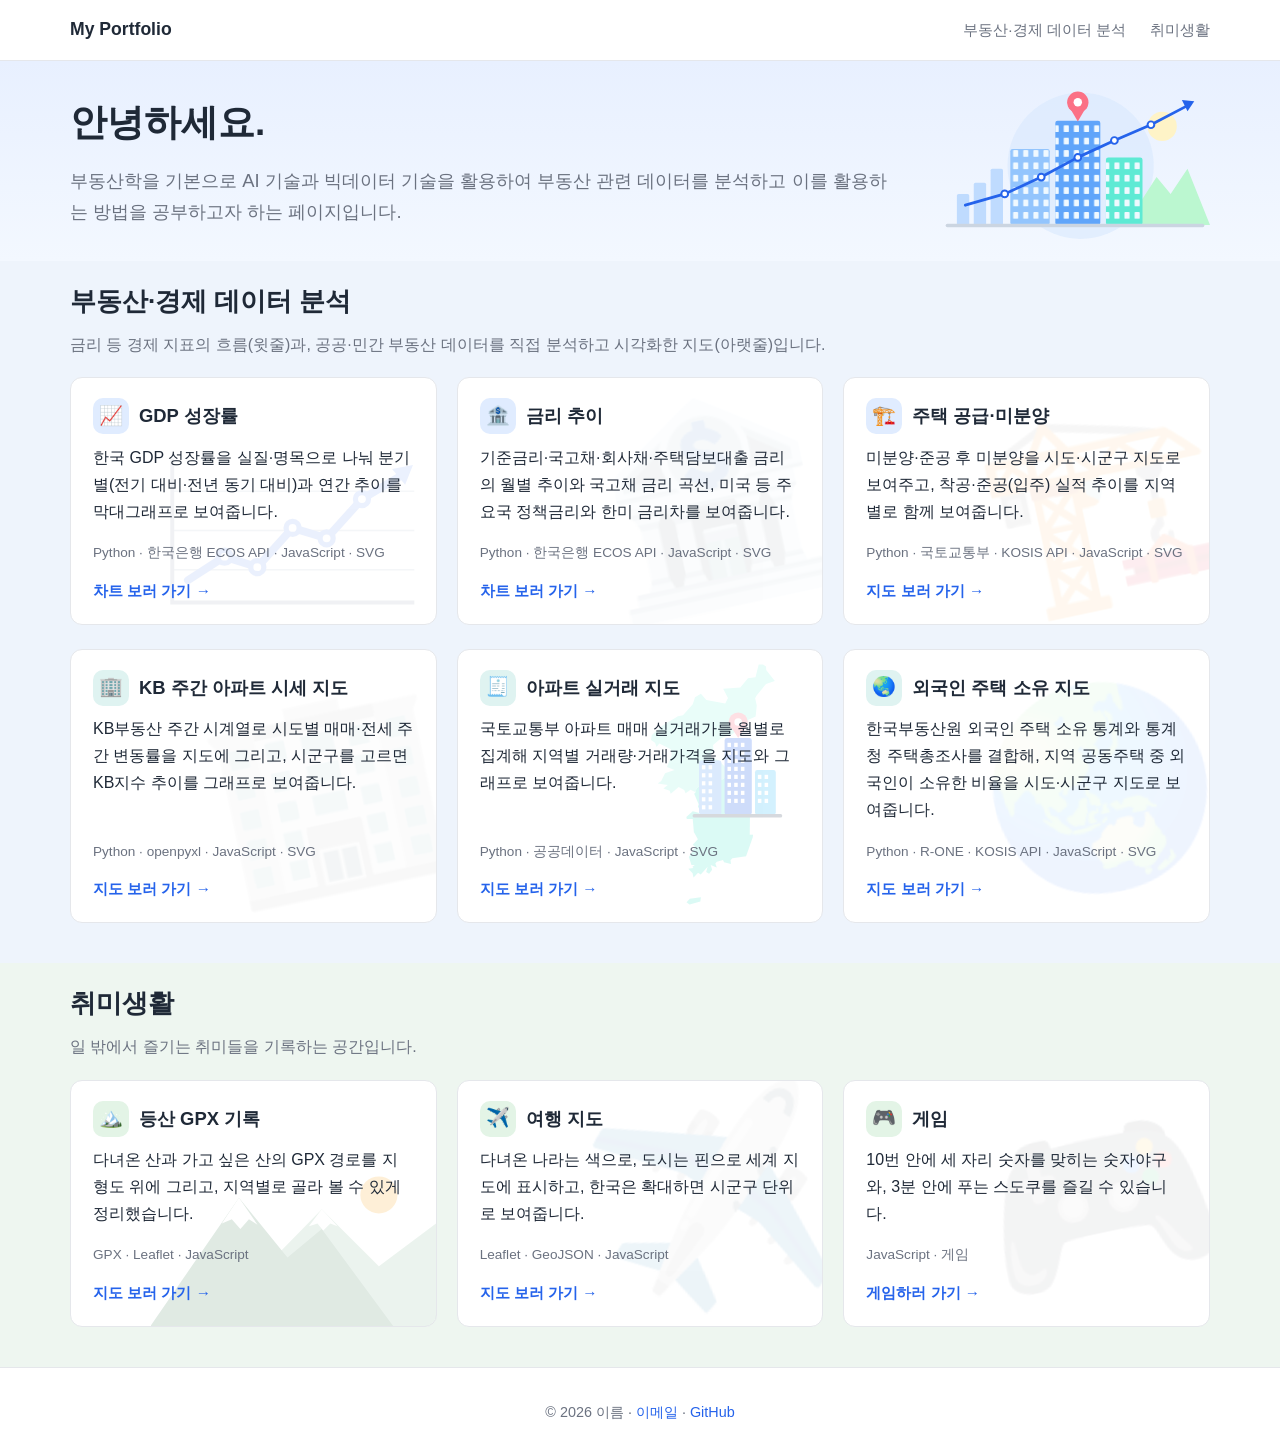
==== commit f5c6fb65: "메인 카드에 아이콘 배지와 배경 그림 추가 (GDP 꺾은선, 실거래 한반도+아파트, 등산 산줄기) Co-Authored-By: Claude Opus 5.5 <noreply@anth" ====
--- a/index.html
+++ b/index.html
@@ -95,22 +95,22 @@
 
         <!-- 1줄: 매크로·경제 지표 -->
         <div class="card-grid cols-3">
-          <article class="card">
-            <h3>GDP 성장률</h3>
+          <article class="card" data-icon="📈" data-bg="line" style="--icon-bg:#e0ecff">
+            <h3><span class="card-icon" aria-hidden="true">📈</span>GDP 성장률</h3>
             <p>한국 GDP 성장률을 실질·명목으로 나눠 분기별(전기 대비·전년 동기 대비)과 연간 추이를 막대그래프로 보여줍니다.</p>
             <p class="tags">Python · 한국은행 ECOS API · JavaScript · SVG</p>
             <a href="gdp.html" class="link">차트 보러 가기 →</a>
           </article>
 
-          <article class="card">
-            <h3>금리 추이</h3>
+          <article class="card" data-icon="🏦" style="--icon-bg:#e0ecff">
+            <h3><span class="card-icon" aria-hidden="true">🏦</span>금리 추이</h3>
             <p>기준금리·국고채·회사채·주택담보대출 금리의 월별 추이와 국고채 금리 곡선, 미국 등 주요국 정책금리와 한미 금리차를 보여줍니다.</p>
             <p class="tags">Python · 한국은행 ECOS API · JavaScript · SVG</p>
             <a href="rates.html" class="link">차트 보러 가기 →</a>
           </article>
 
-          <article class="card">
-            <h3>주택 공급·미분양</h3>
+          <article class="card" data-icon="🏗️" style="--icon-bg:#e0ecff">
+            <h3><span class="card-icon" aria-hidden="true">🏗️</span>주택 공급·미분양</h3>
             <p>미분양·준공 후 미분양을 시도·시군구 지도로 보여주고, 착공·준공(입주) 실적 추이를 지역별로 함께 보여줍니다.</p>
             <p class="tags">Python · 국토교통부 · KOSIS API · JavaScript · SVG</p>
             <a href="supply.html" class="link">지도 보러 가기 →</a>
@@ -119,22 +119,22 @@
 
         <!-- 2줄: 부동산 지도 -->
         <div class="card-grid cols-3">
-          <article class="card">
-            <h3>KB 주간 아파트 시세 지도</h3>
+          <article class="card" data-icon="🏢" style="--icon-bg:#dff3f1">
+            <h3><span class="card-icon" aria-hidden="true">🏢</span>KB 주간 아파트 시세 지도</h3>
             <p>KB부동산 주간 시계열로 시도별 매매·전세 주간 변동률을 지도에 그리고, 시군구를 고르면 KB지수 추이를 그래프로 보여줍니다.</p>
             <p class="tags">Python · openpyxl · JavaScript · SVG</p>
             <a href="kb.html" class="link">지도 보러 가기 →</a>
           </article>
 
-          <article class="card">
-            <h3>아파트 실거래 지도</h3>
+          <article class="card" data-icon="🧾" data-bg="korea" style="--icon-bg:#dff3f1">
+            <h3><span class="card-icon" aria-hidden="true">🧾</span>아파트 실거래 지도</h3>
             <p>국토교통부 아파트 매매 실거래가를 월별로 집계해 지역별 거래량·거래가격을 지도와 그래프로 보여줍니다.</p>
             <p class="tags">Python · 공공데이터 · JavaScript · SVG</p>
             <a href="trade.html" class="link">지도 보러 가기 →</a>
           </article>
 
-          <article class="card">
-            <h3>외국인 주택 소유 지도</h3>
+          <article class="card" data-icon="🌏" style="--icon-bg:#dff3f1">
+            <h3><span class="card-icon" aria-hidden="true">🌏</span>외국인 주택 소유 지도</h3>
             <p>한국부동산원 외국인 주택 소유 통계와 통계청 주택총조사를 결합해, 지역 공동주택 중 외국인이 소유한 비율을 시도·시군구 지도로 보여줍니다.</p>
             <p class="tags">Python · R-ONE · KOSIS API · JavaScript · SVG</p>
             <a href="foreign.html" class="link">지도 보러 가기 →</a>
@@ -150,22 +150,22 @@
         <p class="section-desc">일 밖에서 즐기는 취미들을 기록하는 공간입니다.</p>
 
         <div class="card-grid">
-          <article class="card">
-            <h3>등산 GPX 기록</h3>
+          <article class="card" data-icon="🏔️" data-bg="mountain" style="--icon-bg:#e3f4e6">
+            <h3><span class="card-icon" aria-hidden="true">🏔️</span>등산 GPX 기록</h3>
             <p>다녀온 산과 가고 싶은 산의 GPX 경로를 지형도 위에 그리고, 지역별로 골라 볼 수 있게 정리했습니다.</p>
             <p class="tags">GPX · Leaflet · JavaScript</p>
             <a href="hiking.html" class="link">지도 보러 가기 →</a>
           </article>
 
-          <article class="card">
-            <h3>여행 지도</h3>
+          <article class="card" data-icon="✈️" style="--icon-bg:#e3f4e6">
+            <h3><span class="card-icon" aria-hidden="true">✈️</span>여행 지도</h3>
             <p>다녀온 나라는 색으로, 도시는 핀으로 세계 지도에 표시하고, 한국은 확대하면 시군구 단위로 보여줍니다.</p>
             <p class="tags">Leaflet · GeoJSON · JavaScript</p>
             <a href="travel.html" class="link">지도 보러 가기 →</a>
           </article>
 
-          <article class="card">
-            <h3>게임</h3>
+          <article class="card" data-icon="🎮" style="--icon-bg:#e3f4e6">
+            <h3><span class="card-icon" aria-hidden="true">🎮</span>게임</h3>
             <p>10번 안에 세 자리 숫자를 맞히는 숫자야구와, 3분 안에 푸는 스도쿠를 즐길 수 있습니다.</p>
             <p class="tags">JavaScript · 게임</p>
             <a href="games.html" class="link">게임하러 가기 →</a>
--- a/style.css
+++ b/style.css
@@ -12,7 +12,7 @@
   --color-text-light: #6b7280;  /* 보조 글자색 (연한 회색) */
   --color-primary: #2563eb;     /* 포인트 색 (파랑) - 링크, 강조 */
   --color-border: #e5e7eb;      /* 테두리 색 */
-  --max-width: 960px;           /* 내용이 차지하는 최대 가로 폭 */
+  --max-width: 1180px;          /* 내용이 차지하는 최대 가로 폭 (데이터 페이지 kb-wrap 과 같게) */
 }
 
 /* ---------- 2. 기본 설정 ---------- */
@@ -106,7 +106,7 @@
 
 /* ---------- 4. 소개(hero) 영역 ---------- */
 .hero {
-  padding: 70px 0 60px;
+  padding: 12px 0 8px;
   background: linear-gradient(180deg, #e8f0ff 0%, #f3f8ff 100%); /* 위에서 아래로 연한 파랑 */
 }
 
@@ -123,7 +123,7 @@
 }
 
 .hero h1 {
-  font-size: 2.6rem;
+  font-size: 2.3rem;
 }
 
 .hero p {
@@ -134,14 +134,14 @@
 
 /* 소개 그림 */
 .hero-art {
-  flex: 0 0 420px;           /* 그림 폭 고정 */
+  flex: 0 0 270px;           /* 그림 폭 고정 (클수록 소개 영역이 세로로 길어짐) */
   max-width: 100%;
   height: auto;
 }
 
 /* ---------- 5. 섹션 공통 ---------- */
 .section {
-  padding: 80px 0;     /* 위아래 여백 */
+  padding: 24px 0 40px;  /* 위아래 여백 (위를 좀 더 좁게) */
 }
 
 /* 번갈아 배경색을 달리해서 섹션을 구분 */
@@ -159,12 +159,12 @@
 }
 
 .section h2 {
-  font-size: 1.8rem;
+  font-size: 1.6rem;
 }
 
 .section-desc {
   color: var(--color-text-light);
-  margin-bottom: 2em;
+  margin-bottom: 1.2em;
 }
 
 /* ---------- 6. 카드 (부동산 프로젝트 목록) ---------- */
@@ -172,14 +172,14 @@
   display: grid;
   /* 카드 하나가 최소 280px, 화면이 넓으면 여러 개를 가로로 배치 */
   grid-template-columns: repeat(auto-fill, minmax(280px, 1fr));
-  gap: 24px;
+  gap: 20px;
 }
 
 .card {
   background: #ffffff;
   border: 1px solid var(--color-border);
   border-radius: 12px;                       /* 모서리 둥글게 */
-  padding: 24px;
+  padding: 20px 22px;
   transition: transform 0.2s, box-shadow 0.2s;
   display: flex;                             /* 내용을 위→아래로 쌓고 */
   flex-direction: column;
@@ -202,6 +202,85 @@
 
 .card h3 {
   font-size: 1.15rem;
+  display: flex;                             /* 아이콘 배지와 제목을 한 줄에 */
+  align-items: center;
+  gap: 10px;
+}
+
+/* 제목 왼쪽 아이콘 배지 (색은 카드의 --icon-bg) */
+.card-icon {
+  flex: 0 0 auto;
+  display: inline-flex;
+  align-items: center;
+  justify-content: center;
+  width: 36px;
+  height: 36px;
+  font-size: 1.2rem;
+  border-radius: 10px;
+  background: var(--icon-bg, #eef4ff);
+}
+
+/* 같은 아이콘을 카드 높이만큼 크게, 아주 옅게 깔아서 배경 그림으로 */
+.card[data-icon] {
+  position: relative;
+  overflow: hidden;
+}
+.card[data-icon]::after {
+  content: attr(data-icon);
+  position: absolute;
+  top: 50%;
+  right: -12px;
+  font-size: 12rem;                          /* 카드 높이(약 240px)에 가깝게 */
+  line-height: 1;
+  opacity: 0.07;
+  pointer-events: none;                      /* 링크 클릭을 가로막지 않게 */
+  transform: translateY(-50%) rotate(-12deg);
+}
+/* 등산 카드: 이모티콘 대신 직접 그린 산줄기 그림 (뒤 산·앞 산·눈 덮인 봉우리·해) */
+.card[data-bg="mountain"]::after {
+  content: "";
+  top: auto;
+  bottom: 0;
+  right: 0;
+  width: 78%;
+  height: 85%;
+  opacity: 0.16;
+  transform: none;
+  background: url("data:image/svg+xml,%3Csvg xmlns='http://www.w3.org/2000/svg' viewBox='0 0 200 120'%3E%3Ccircle cx='160' cy='28' r='13' fill='%23f59e0b'/%3E%3Cpolygon points='40,120 120,38 160,78 200,48 200,120' fill='%2386b597'/%3E%3Cpolygon points='0,120 62,30 96,72 120,52 170,120' fill='%233f7a55'/%3E%3Cpolygon points='62,30 50,48 57,45 63,52 69,45 75,49' fill='%23fff'/%3E%3Cpolygon points='120,38 111,50 117,48 121,53 126,48 131,50' fill='%23fff'/%3E%3C/svg%3E")
+              no-repeat right bottom / contain;
+}
+
+/* GDP 카드: 눈금선 위로 오르내리며 올라가는 꺾은선 그래프 */
+.card[data-bg="line"]::after {
+  content: "";
+  top: auto;
+  bottom: 6%;
+  right: 4%;
+  width: 72%;
+  height: 78%;
+  opacity: 0.09;
+  transform: none;
+  background: url("data:image/svg+xml,%3Csvg xmlns='http://www.w3.org/2000/svg' viewBox='0 0 200 120'%3E%3Cg stroke='%2394a3b8' stroke-width='1'%3E%3Cline x1='10' y1='30' x2='195' y2='30'/%3E%3Cline x1='10' y1='60' x2='195' y2='60'/%3E%3Cline x1='10' y1='90' x2='195' y2='90'/%3E%3C/g%3E%3Cpolyline points='10,5 10,115 195,115' fill='none' stroke='%2364748b' stroke-width='3'/%3E%3Cpolyline points='22,98 50,80 75,88 102,58 128,66 155,36 185,18' fill='none' stroke='%232563eb' stroke-width='6' stroke-linecap='round' stroke-linejoin='round'/%3E%3Cg fill='%23fff' stroke='%232563eb' stroke-width='4'%3E%3Ccircle cx='50' cy='80' r='5'/%3E%3Ccircle cx='75' cy='88' r='5'/%3E%3Ccircle cx='102' cy='58' r='5'/%3E%3Ccircle cx='128' cy='66' r='5'/%3E%3Ccircle cx='155' cy='36' r='5'/%3E%3C/g%3E%3Cpolygon points='194,10 178,13 188,25' fill='%232563eb'/%3E%3C/svg%3E")
+              no-repeat right bottom / contain;
+}
+
+/* 실거래 카드: 한반도 지도 위에 아파트 단지와 위치 핀 (지도 윤곽은 data/geo_world.json 에서 단순화) */
+.card[data-bg="korea"]::after {
+  content: "";
+  top: 4%;
+  bottom: 4%;
+  right: 3%;
+  width: 45%;
+  opacity: 0.22;
+  transform: none;
+  background: url("data:image/svg+xml,%3Csvg xmlns='http://www.w3.org/2000/svg' viewBox='0 -2 100 156'%3E%3Cpath d='M27.9,79.9 28.3,77.8 33.5,72.2 45,71.8 49.1,66.9 61.9,91 61.7,106.5 63.8,106.5 63.6,108.1 59.4,119.9 50.8,121.1 49.7,122.4 50,124.7 45.7,123.7 45,122.3 41.1,123.4 40.2,124.4 41.1,127 37.3,125.4 38.2,128.4 36.3,130.9 34.5,129.7 35.4,126.4 31.1,131.3 29.4,130.2 26.6,133.2 26,130.5 23.4,127.7 26.6,127.3 25.9,126.4 27.4,125.4 25.3,125.4 23.7,120.3 27.6,113.9 26.1,112.7 29.3,109.3 26.8,104.7 26.1,96.6 22.4,96.6 22.1,95.4 26.1,91.8 29.7,92.7 30.8,94.6 32.1,92.8 29.3,88.9 29.8,87.4 27,80.9 27.9,79.9Z M24.1,150 22.2,148.6 24.3,146.4 31.2,145.5 30.8,148.2 24.1,150Z' fill='%235eead4'/%3E%3Cpath d='M49.1,66.9 45,71.8 33.5,72.2 28.3,77.8 27.9,79.9 24.7,78.4 21.6,80.5 20.8,78.5 17.3,76.7 12.3,80.8 11.7,78.9 7.8,77.6 10.5,75.3 4.2,74.5 6.4,72.9 8.8,68 14.7,66 10,64.1 13,56.7 12.4,53 5.2,49.5 3.5,51.7 2.5,49 0,47.2 0.5,44.2 6.6,38.7 16.8,32.4 20,31.8 26.1,24.9 27.5,20.5 31.2,18.4 34.6,22.2 46.4,24.4 48.1,21 45.1,15.2 55.8,14.4 60.6,8.6 65.3,8.1 67.3,0.1 70,0 71.9,1.3 72,3.5 77.4,10.3 71.9,12.2 66,19.4 65.1,21.2 66.1,25.7 65.4,32.6 60.9,34.6 50.8,43.8 44.2,45.8 38.8,50.4 39.1,54 37.5,55.4 37.2,57.9 42,59.8 49.1,66.9Z' fill='%2399f6e4'/%3E%3Crect x='30' y='60' width='14' height='34' rx='1.5' fill='%2360a5fa'/%3E%3Crect x='31.8' y='63' width='2.2' height='2.6' fill='%23fff'/%3E%3Crect x='36' y='63' width='2.2' height='2.6' fill='%23fff'/%3E%3Crect x='31.8' y='68' width='2.2' height='2.6' fill='%23fff'/%3E%3Crect x='36' y='68' width='2.2' height='2.6' fill='%23fff'/%3E%3Crect x='31.8' y='73' width='2.2' height='2.6' fill='%23fff'/%3E%3Crect x='36' y='73' width='2.2' height='2.6' fill='%23fff'/%3E%3Crect x='31.8' y='78' width='2.2' height='2.6' fill='%23fff'/%3E%3Crect x='36' y='78' width='2.2' height='2.6' fill='%23fff'/%3E%3Crect x='31.8' y='83' width='2.2' height='2.6' fill='%23fff'/%3E%3Crect x='36' y='83' width='2.2' height='2.6' fill='%23fff'/%3E%3Crect x='31.8' y='88' width='2.2' height='2.6' fill='%23fff'/%3E%3Crect x='36' y='88' width='2.2' height='2.6' fill='%23fff'/%3E%3Crect x='46' y='46' width='17' height='48' rx='1.5' fill='%232563eb'/%3E%3Crect x='47.8' y='49' width='2.2' height='2.6' fill='%23fff'/%3E%3Crect x='52' y='49' width='2.2' height='2.6' fill='%23fff'/%3E%3Crect x='56.2' y='49' width='2.2' height='2.6' fill='%23fff'/%3E%3Crect x='47.8' y='54' width='2.2' height='2.6' fill='%23fff'/%3E%3Crect x='52' y='54' width='2.2' height='2.6' fill='%23fff'/%3E%3Crect x='56.2' y='54' width='2.2' height='2.6' fill='%23fff'/%3E%3Crect x='47.8' y='59' width='2.2' height='2.6' fill='%23fff'/%3E%3Crect x='52' y='59' width='2.2' height='2.6' fill='%23fff'/%3E%3Crect x='56.2' y='59' width='2.2' height='2.6' fill='%23fff'/%3E%3Crect x='47.8' y='64' width='2.2' height='2.6' fill='%23fff'/%3E%3Crect x='52' y='64' width='2.2' height='2.6' fill='%23fff'/%3E%3Crect x='56.2' y='64' width='2.2' height='2.6' fill='%23fff'/%3E%3Crect x='47.8' y='69' width='2.2' height='2.6' fill='%23fff'/%3E%3Crect x='52' y='69' width='2.2' height='2.6' fill='%23fff'/%3E%3Crect x='56.2' y='69' width='2.2' height='2.6' fill='%23fff'/%3E%3Crect x='47.8' y='74' width='2.2' height='2.6' fill='%23fff'/%3E%3Crect x='52' y='74' width='2.2' height='2.6' fill='%23fff'/%3E%3Crect x='56.2' y='74' width='2.2' height='2.6' fill='%23fff'/%3E%3Crect x='47.8' y='79' width='2.2' height='2.6' fill='%23fff'/%3E%3Crect x='52' y='79' width='2.2' height='2.6' fill='%23fff'/%3E%3Crect x='56.2' y='79' width='2.2' height='2.6' fill='%23fff'/%3E%3Crect x='47.8' y='84' width='2.2' height='2.6' fill='%23fff'/%3E%3Crect x='52' y='84' width='2.2' height='2.6' fill='%23fff'/%3E%3Crect x='56.2' y='84' width='2.2' height='2.6' fill='%23fff'/%3E%3Crect x='65' y='66' width='13' height='28' rx='1.5' fill='%2338bdf8'/%3E%3Crect x='66.8' y='69' width='2.2' height='2.6' fill='%23fff'/%3E%3Crect x='71' y='69' width='2.2' height='2.6' fill='%23fff'/%3E%3Crect x='66.8' y='74' width='2.2' height='2.6' fill='%23fff'/%3E%3Crect x='71' y='74' width='2.2' height='2.6' fill='%23fff'/%3E%3Crect x='66.8' y='79' width='2.2' height='2.6' fill='%23fff'/%3E%3Crect x='71' y='79' width='2.2' height='2.6' fill='%23fff'/%3E%3Crect x='66.8' y='84' width='2.2' height='2.6' fill='%23fff'/%3E%3Crect x='71' y='84' width='2.2' height='2.6' fill='%23fff'/%3E%3Crect x='26' y='93.5' width='56' height='2.2' rx='1' fill='%23475569'/%3E%3Ccircle cx='54.5' cy='36' r='6' fill='%23fb7185'/%3E%3Cpolygon points='50.3,39.5 58.7,39.5 54.5,46' fill='%23fb7185'/%3E%3Ccircle cx='54.5' cy='36' r='2.4' fill='%23fff'/%3E%3C/svg%3E")
+              no-repeat right center / contain;
+}
+
+/* 글자가 배경 그림 위에 오도록 */
+.card[data-icon] > * {
+  position: relative;
+  z-index: 1;
 }
 
 .tags {
@@ -358,7 +437,7 @@
   }
 
   .hero {
-    padding: 40px 0 36px;
+    padding: 20px 0 16px;
   }
 
   .hero-inner {
@@ -377,7 +456,7 @@
   }
 
   .section {
-    padding: 56px 0;
+    padding: 28px 0 40px;
   }
 
   .track {
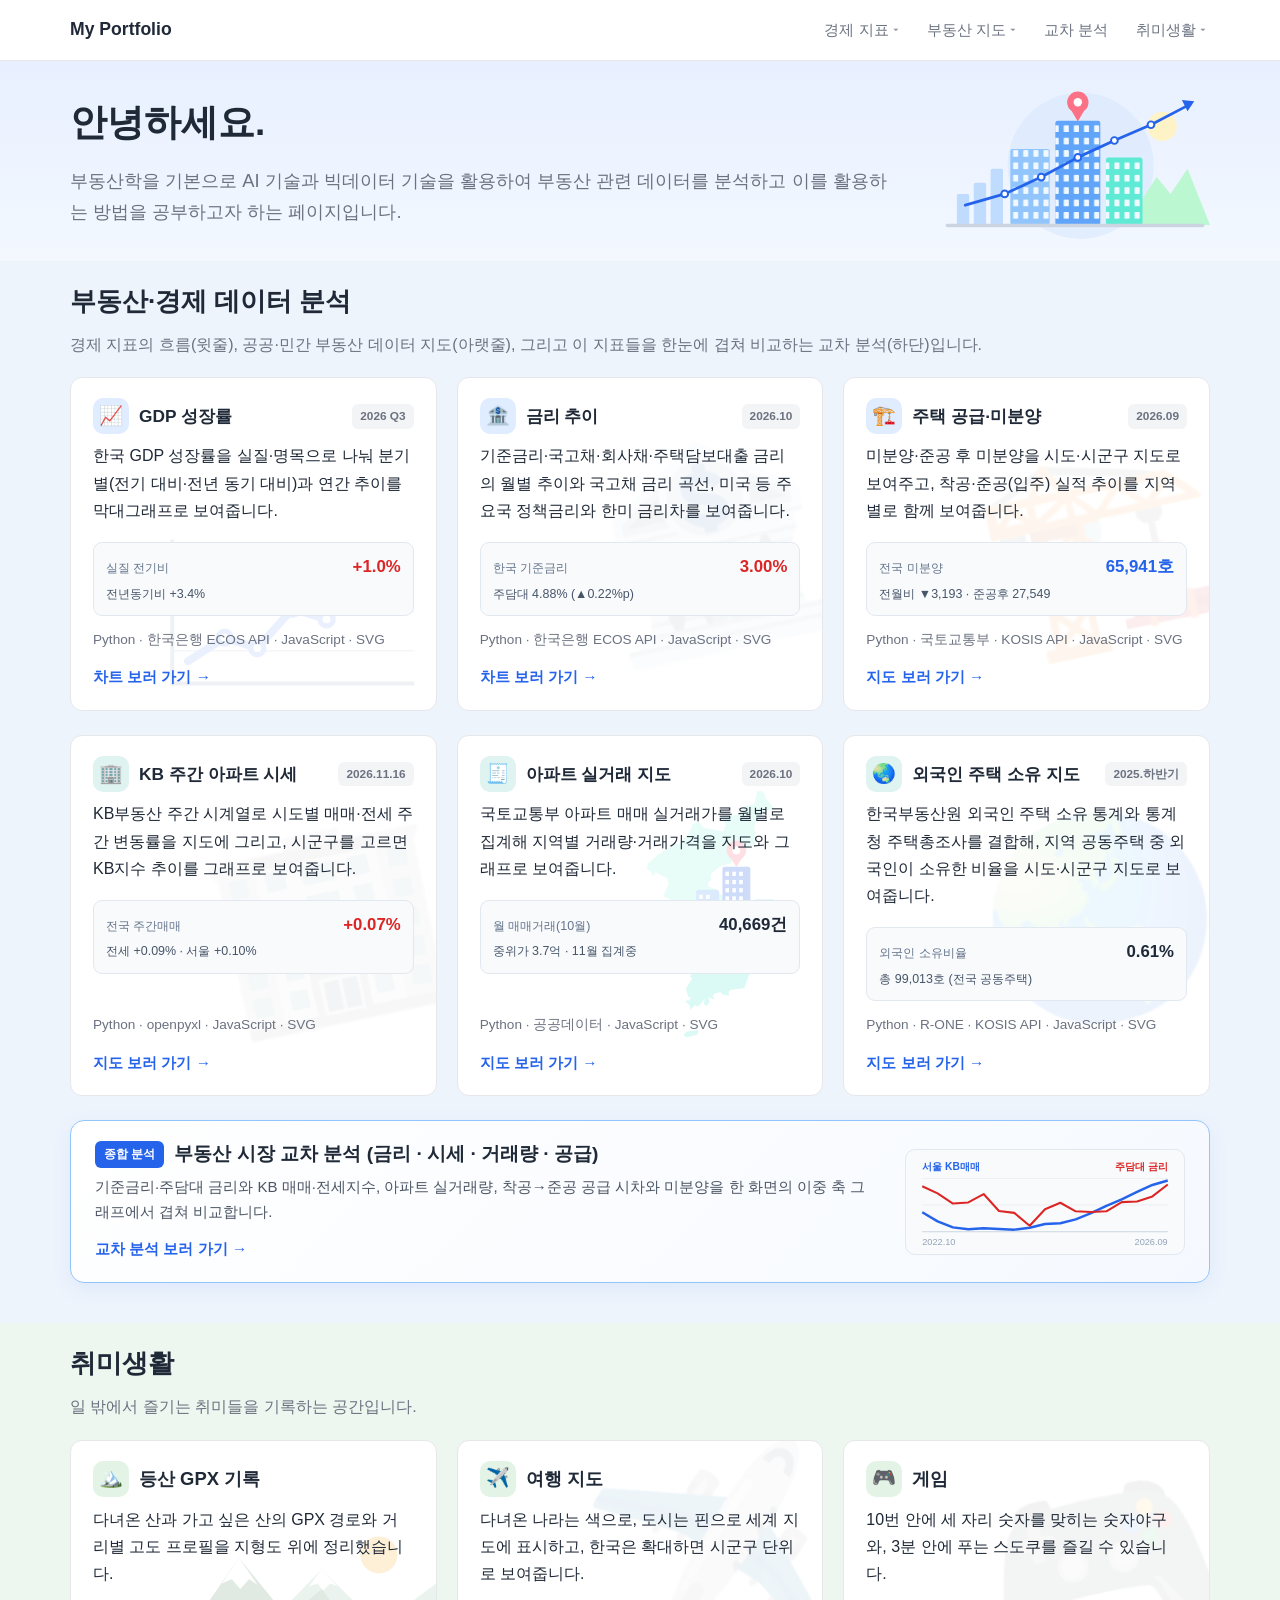
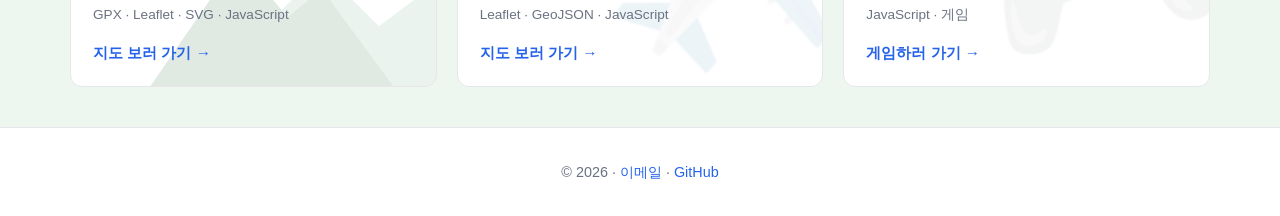
==== commit 3a6ac393: "사이트 전반 개선 (메인 KPI 스냅샷, 교차 분석 페이지, 공통 모듈·실거래 번들 최적화, 등산 고도 프로필 등) by Antigravity" ====
--- a/index.html
+++ b/index.html
@@ -5,22 +5,17 @@
   <meta name="viewport" content="width=device-width, initial-scale=1.0">
   <title>My Portfolio</title>
   <meta name="description" content="부동산·경제 데이터 분석 · 취미생활 포트폴리오">
+  <meta property="og:type" content="website">
+  <meta property="og:title" content="My Portfolio · 부동산·경제 데이터 분석">
+  <meta property="og:description" content="공공·민간 부동산·경제 데이터를 직접 수집·분석하고 지도와 그래프로 시각화하는 개인 포트폴리오">
+  <meta property="og:url" content="https://aithrume.github.io/">
+  <link rel="icon" type="image/svg+xml" href="favicon.svg">
   <link rel="stylesheet" href="style.css">
 </head>
 <body>
 
-  <!-- 상단 메뉴 -->
-  <header class="site-header">
-    <div class="container header-inner">
-      <a href="#top" class="logo">My Portfolio</a>
-      <nav>
-        <ul class="nav-list">
-          <li><a href="#realestate">부동산·경제 데이터 분석</a></li>
-          <li><a href="#hobby">취미생활</a></li>
-        </ul>
-      </nav>
-    </div>
-  </header>
+  <!-- 상단 메뉴 (layout.js 공통 렌더링) -->
+  <header id="site-header" class="site-header"></header>
 
   <main id="top">
 
@@ -36,27 +31,21 @@
         <svg class="hero-art" viewBox="0 0 480 320" role="img"
              aria-label="아파트 단지 위로 상승하는 그래프와 지도 위치 핀을 그린 일러스트">
           <defs>
-            <!-- 창문 무늬 -->
             <pattern id="win" width="18" height="22" patternUnits="userSpaceOnUse">
               <rect x="4" y="5" width="9" height="12" rx="1.5" fill="#f0f9ff"/>
             </pattern>
           </defs>
 
-          <!-- 배경 원 -->
           <circle cx="250" cy="165" r="130" fill="#dbeafe" opacity="0.65"/>
           <circle cx="395" cy="95" r="26" fill="#fef3c7"/>
-
-          <!-- 뒤쪽 산 -->
           <polygon points="330,270 385,185 410,215 440,170 480,270" fill="#bbf7d0"/>
 
-          <!-- 막대 그래프 (뒤쪽) -->
           <g fill="#bfdbfe">
             <rect x="30"  y="215" width="22" height="55" rx="3"/>
             <rect x="60"  y="195" width="22" height="75" rx="3"/>
             <rect x="90"  y="170" width="22" height="100" rx="3"/>
           </g>
 
-          <!-- 아파트 3동 -->
           <rect x="125" y="135" width="70" height="135" rx="4" fill="#93c5fd"/>
           <rect x="125" y="135" width="70" height="135" rx="4" fill="url(#win)"/>
           <rect x="205" y="85" width="80" height="185" rx="4" fill="#60a5fa"/>
@@ -64,10 +53,8 @@
           <rect x="295" y="150" width="65" height="120" rx="4" fill="#5eead4"/>
           <rect x="295" y="150" width="65" height="120" rx="4" fill="url(#win)"/>
 
-          <!-- 땅 -->
           <rect x="10" y="268" width="460" height="6" rx="3" fill="#cbd5e1"/>
 
-          <!-- 상승 추세선 -->
           <polyline points="45,235 115,215 180,185 245,150 310,120 375,92 440,58"
                     fill="none" stroke="#2563eb" stroke-width="5" stroke-linecap="round" stroke-linejoin="round"/>
           <g fill="#ffffff" stroke="#2563eb" stroke-width="3.5">
@@ -79,7 +66,6 @@
           </g>
           <polygon points="452,50 430,48 440,68" fill="#2563eb"/>
 
-          <!-- 위치 핀 -->
           <circle cx="245" cy="52" r="19" fill="#fb7185"/>
           <polygon points="232,64 258,64 245,86" fill="#fb7185"/>
           <circle cx="245" cy="52" r="7.5" fill="#ffffff"/>
@@ -91,27 +77,39 @@
     <section id="realestate" class="section tint-blue">
       <div class="container">
         <h2>부동산·경제 데이터 분석</h2>
-        <p class="section-desc">금리 등 경제 지표의 흐름(윗줄)과, 공공·민간 부동산 데이터를 직접 분석하고 시각화한 지도(아랫줄)입니다.</p>
+        <p class="section-desc">경제 지표의 흐름(윗줄), 공공·민간 부동산 데이터 지도(아랫줄), 그리고 이 지표들을 한눈에 겹쳐 비교하는 교차 분석(하단)입니다.</p>
 
         <!-- 1줄: 매크로·경제 지표 -->
         <div class="card-grid cols-3">
-          <article class="card" data-icon="📈" data-bg="line" style="--icon-bg:#e0ecff">
-            <h3><span class="card-icon" aria-hidden="true">📈</span>GDP 성장률</h3>
+          <article class="card" data-kpi="gdp" data-icon="📈" data-bg="line" style="--icon-bg:#e0ecff">
+            <div class="card-head">
+              <h3><span class="card-icon" aria-hidden="true">📈</span>GDP 성장률</h3>
+              <span class="card-date"></span>
+            </div>
             <p>한국 GDP 성장률을 실질·명목으로 나눠 분기별(전기 대비·전년 동기 대비)과 연간 추이를 막대그래프로 보여줍니다.</p>
+            <div class="kpi-box" hidden></div>
             <p class="tags">Python · 한국은행 ECOS API · JavaScript · SVG</p>
             <a href="gdp.html" class="link">차트 보러 가기 →</a>
           </article>
 
-          <article class="card" data-icon="🏦" style="--icon-bg:#e0ecff">
-            <h3><span class="card-icon" aria-hidden="true">🏦</span>금리 추이</h3>
+          <article class="card" data-kpi="rates" data-icon="🏦" style="--icon-bg:#e0ecff">
+            <div class="card-head">
+              <h3><span class="card-icon" aria-hidden="true">🏦</span>금리 추이</h3>
+              <span class="card-date"></span>
+            </div>
             <p>기준금리·국고채·회사채·주택담보대출 금리의 월별 추이와 국고채 금리 곡선, 미국 등 주요국 정책금리와 한미 금리차를 보여줍니다.</p>
+            <div class="kpi-box" hidden></div>
             <p class="tags">Python · 한국은행 ECOS API · JavaScript · SVG</p>
             <a href="rates.html" class="link">차트 보러 가기 →</a>
           </article>
 
-          <article class="card" data-icon="🏗️" style="--icon-bg:#e0ecff">
-            <h3><span class="card-icon" aria-hidden="true">🏗️</span>주택 공급·미분양</h3>
+          <article class="card" data-kpi="supply" data-icon="🏗️" style="--icon-bg:#e0ecff">
+            <div class="card-head">
+              <h3><span class="card-icon" aria-hidden="true">🏗️</span>주택 공급·미분양</h3>
+              <span class="card-date"></span>
+            </div>
             <p>미분양·준공 후 미분양을 시도·시군구 지도로 보여주고, 착공·준공(입주) 실적 추이를 지역별로 함께 보여줍니다.</p>
+            <div class="kpi-box" hidden></div>
             <p class="tags">Python · 국토교통부 · KOSIS API · JavaScript · SVG</p>
             <a href="supply.html" class="link">지도 보러 가기 →</a>
           </article>
@@ -119,27 +117,62 @@
 
         <!-- 2줄: 부동산 지도 -->
         <div class="card-grid cols-3">
-          <article class="card" data-icon="🏢" style="--icon-bg:#dff3f1">
-            <h3><span class="card-icon" aria-hidden="true">🏢</span>KB 주간 아파트 시세 지도</h3>
+          <article class="card" data-kpi="kb" data-icon="🏢" style="--icon-bg:#dff3f1">
+            <div class="card-head">
+              <h3><span class="card-icon" aria-hidden="true">🏢</span>KB 주간 아파트 시세</h3>
+              <span class="card-date"></span>
+            </div>
             <p>KB부동산 주간 시계열로 시도별 매매·전세 주간 변동률을 지도에 그리고, 시군구를 고르면 KB지수 추이를 그래프로 보여줍니다.</p>
+            <div class="kpi-box" hidden></div>
             <p class="tags">Python · openpyxl · JavaScript · SVG</p>
             <a href="kb.html" class="link">지도 보러 가기 →</a>
           </article>
 
-          <article class="card" data-icon="🧾" data-bg="korea" style="--icon-bg:#dff3f1">
-            <h3><span class="card-icon" aria-hidden="true">🧾</span>아파트 실거래 지도</h3>
+          <article class="card" data-kpi="trade" data-icon="🧾" data-bg="korea" style="--icon-bg:#dff3f1">
+            <div class="card-head">
+              <h3><span class="card-icon" aria-hidden="true">🧾</span>아파트 실거래 지도</h3>
+              <span class="card-date"></span>
+            </div>
             <p>국토교통부 아파트 매매 실거래가를 월별로 집계해 지역별 거래량·거래가격을 지도와 그래프로 보여줍니다.</p>
+            <div class="kpi-box" hidden></div>
             <p class="tags">Python · 공공데이터 · JavaScript · SVG</p>
             <a href="trade.html" class="link">지도 보러 가기 →</a>
           </article>
 
-          <article class="card" data-icon="🌏" style="--icon-bg:#dff3f1">
-            <h3><span class="card-icon" aria-hidden="true">🌏</span>외국인 주택 소유 지도</h3>
+          <article class="card" data-kpi="foreign" data-icon="🌏" style="--icon-bg:#dff3f1">
+            <div class="card-head">
+              <h3><span class="card-icon" aria-hidden="true">🌏</span>외국인 주택 소유 지도</h3>
+              <span class="card-date"></span>
+            </div>
             <p>한국부동산원 외국인 주택 소유 통계와 통계청 주택총조사를 결합해, 지역 공동주택 중 외국인이 소유한 비율을 시도·시군구 지도로 보여줍니다.</p>
+            <div class="kpi-box" hidden></div>
             <p class="tags">Python · R-ONE · KOSIS API · JavaScript · SVG</p>
             <a href="foreign.html" class="link">지도 보러 가기 →</a>
           </article>
         </div>
+
+        <!-- 3줄(하단): 부동산 시장 종합 교차 분석 배너 (옵션 2) -->
+        <article class="cross-banner">
+          <div class="cross-banner-body">
+            <div class="cross-banner-title">
+              <span class="cross-badge">종합 분석</span>
+              <h3>부동산 시장 교차 분석 (금리 · 시세 · 거래량 · 공급)</h3>
+            </div>
+            <p>기준금리·주담대 금리와 KB 매매·전세지수, 아파트 실거래량, 착공→준공 공급 시차와 미분양을 한 화면의 이중 축 그래프에서 겹쳐 비교합니다.</p>
+            <a href="compare.html" class="link">교차 분석 보러 가기 →</a>
+          </div>
+          <div class="cross-banner-art">
+            <svg id="cross-mini-svg" viewBox="0 0 260 90" role="img" aria-label="서울 KB 매매지수와 주담대 금리 교차 추이 미리보기">
+              <line x1="10" y1="26" x2="250" y2="26" stroke="#eef0f3" stroke-width="1"/>
+              <line x1="10" y1="50" x2="250" y2="50" stroke="#eef0f3" stroke-width="1"/>
+              <line x1="10" y1="74" x2="250" y2="74" stroke="#cbd5e1" stroke-width="1"/>
+              <polyline points="12,56 50,48 90,62 130,60 170,46 210,30 248,18" fill="none" stroke="#2563eb" stroke-width="2.4" stroke-linejoin="round"/>
+              <polyline points="12,30 50,36 90,42 130,52 170,44 210,38 248,26" fill="none" stroke="#dc2626" stroke-width="2" stroke-linejoin="round"/>
+              <text x="12" y="15" font-size="10" font-weight="700" fill="#2563eb">서울 KB매매</text>
+              <text x="192" y="15" font-size="10" font-weight="700" fill="#dc2626">주담대 금리</text>
+            </svg>
+          </div>
+        </article>
       </div>
     </section>
 
@@ -152,8 +185,8 @@
         <div class="card-grid">
           <article class="card" data-icon="🏔️" data-bg="mountain" style="--icon-bg:#e3f4e6">
             <h3><span class="card-icon" aria-hidden="true">🏔️</span>등산 GPX 기록</h3>
-            <p>다녀온 산과 가고 싶은 산의 GPX 경로를 지형도 위에 그리고, 지역별로 골라 볼 수 있게 정리했습니다.</p>
-            <p class="tags">GPX · Leaflet · JavaScript</p>
+            <p>다녀온 산과 가고 싶은 산의 GPX 경로와 거리별 고도 프로필을 지형도 위에 정리했습니다.</p>
+            <p class="tags">GPX · Leaflet · SVG · JavaScript</p>
             <a href="hiking.html" class="link">지도 보러 가기 →</a>
           </article>
 
@@ -176,11 +209,9 @@
 
   </main>
 
-  <footer class="site-footer">
-    <div class="container">
-      <p>© 2026 이름 · <a href="mailto:you@example.com">이메일</a> · <a href="https://github.com/aithrume">GitHub</a></p>
-    </div>
-  </footer>
-
+  <footer id="site-footer" class="site-footer"></footer>
+
+  <script src="layout.js"></script>
+  <script src="home.js"></script>
 </body>
 </html>
--- a/style.css
+++ b/style.css
@@ -88,20 +88,88 @@
 
 .nav-list {
   display: flex;
-  gap: 24px;           /* 메뉴 항목 사이 간격 */
+  align-items: center;
+  gap: 20px;           /* 메뉴 항목 사이 간격 */
   list-style: none;    /* 목록 앞의 점 제거 */
   margin: 0;
   padding: 0;
 }
 
-.nav-list a {
-  color: var(--color-text-light);
-  font-size: 0.95rem;
-}
-
-.nav-list a:hover {
+.nav-list a,
+.nav-drop-btn {
+  display: inline-flex;
+  align-items: center;
+  gap: 4px;
+  padding: 6px 4px;
+  font: inherit;
+  font-size: 0.94rem;
+  color: var(--color-text-light);
+  background: none;
+  border: 0;
+  cursor: pointer;
+  white-space: nowrap;
+}
+
+.nav-list a:hover,
+.nav-drop-btn:hover,
+.nav-list a.active,
+.nav-drop-btn.active {
   color: var(--color-primary);
   text-decoration: none;
+}
+
+.nav-list a.active,
+.nav-drop-btn.active {
+  font-weight: 600;
+}
+
+.nav-drop {
+  position: relative;
+}
+
+.nav-caret {
+  font-size: 0.72rem;
+  opacity: 0.75;
+}
+
+.nav-drop-menu {
+  position: absolute;
+  top: calc(100% + 8px);
+  right: 0;
+  min-width: 184px;
+  padding: 6px;
+  background: #ffffff;
+  border: 1px solid var(--color-border);
+  border-radius: 10px;
+  box-shadow: 0 12px 28px rgba(15, 23, 42, 0.12);
+  display: flex;
+  flex-direction: column;
+  gap: 2px;
+  z-index: 200;
+}
+
+.nav-drop-menu[hidden] {
+  display: none;
+}
+
+.nav-drop-link {
+  display: block !important;
+  padding: 8px 12px !important;
+  border-radius: 7px;
+  font-size: 0.9rem !important;
+  color: var(--color-text) !important;
+  text-align: left;
+}
+
+.nav-drop-link:hover {
+  background: #f3f6fb;
+  color: var(--color-primary) !important;
+}
+
+.nav-drop-link.active {
+  background: #eef4ff;
+  color: var(--color-primary) !important;
+  font-weight: 600;
 }
 
 /* ---------- 4. 소개(hero) 영역 ---------- */
@@ -505,6 +573,10 @@
 
 .travel-item:hover {
   box-shadow: 0 6px 16px rgba(0, 0, 0, 0.08);
+}
+
+.travel-item[hidden] {
+  display: none;
 }
 
 .travel-item .meta {
@@ -663,3 +735,227 @@
 @media (max-width: 860px) {
   .card-grid.cols-3 { grid-template-columns: 1fr; }
 }
+
+/* ---------- 10. 메인 카드 KPI 스냅샷 (B안) & 교차 분석 배너 (옵션 2) ---------- */
+.card-head {
+  display: flex;
+  align-items: center;
+  justify-content: space-between;
+  gap: 8px;
+  margin-bottom: 0.5em;
+}
+.card-head h3 {
+  margin: 0;
+  min-width: 0;
+  font-size: 1.08rem;
+  word-break: keep-all;
+}
+.card-date {
+  flex: 0 0 auto;
+  font-size: 0.74rem;
+  font-weight: 600;
+  color: var(--color-text-light);
+  background: #f3f4f6;
+  padding: 2px 8px;
+  border-radius: 6px;
+  white-space: nowrap;
+  font-variant-numeric: tabular-nums;
+}
+.card-date:empty { display: none; }
+
+.kpi-box {
+  margin: 2px 0 12px;
+  padding: 10px 12px;
+  background: #f8fafc;
+  border: 1px solid #e2e8f0;
+  border-radius: 9px;
+}
+.kpi-box[hidden] { display: none; }
+.kpi-top {
+  display: flex;
+  align-items: baseline;
+  justify-content: space-between;
+  gap: 8px;
+}
+.kpi-label {
+  font-size: 0.78rem;
+  color: #64748b;
+}
+.kpi-val {
+  font-size: 1.05rem;
+  font-weight: 700;
+  color: var(--color-text);
+  font-variant-numeric: tabular-nums;
+}
+.kpi-val.up { color: #dc2626; }
+.kpi-val.down { color: #2563eb; }
+.kpi-sub {
+  margin-top: 2px;
+  font-size: 0.78rem;
+  color: #475569;
+  font-variant-numeric: tabular-nums;
+}
+
+/* 3x2 카드 아래 교차 분석 배너 (옵션 2: 미니 그래프 포함) */
+.cross-banner {
+  margin-top: 24px;
+  padding: 20px 24px;
+  background: linear-gradient(135deg, #ffffff 0%, #f5f9ff 100%);
+  border: 1.5px solid #93c5fd;
+  border-radius: 14px;
+  box-shadow: 0 6px 20px rgba(37, 99, 235, 0.08);
+  display: flex;
+  align-items: center;
+  justify-content: space-between;
+  gap: 28px;
+  transition: transform 0.2s, box-shadow 0.2s;
+}
+.cross-banner:hover {
+  transform: translateY(-3px);
+  box-shadow: 0 12px 28px rgba(37, 99, 235, 0.13);
+}
+.cross-banner-body {
+  flex: 1;
+  min-width: 0;
+}
+.cross-banner-title {
+  display: flex;
+  align-items: center;
+  flex-wrap: wrap;
+  gap: 10px;
+  margin-bottom: 6px;
+}
+.cross-badge {
+  display: inline-block;
+  padding: 3px 9px;
+  font-size: 0.75rem;
+  font-weight: 700;
+  color: #ffffff;
+  background: var(--color-primary);
+  border-radius: 6px;
+}
+.cross-banner h3 {
+  margin: 0;
+  font-size: 1.2rem;
+}
+.cross-banner p {
+  margin: 0 0 10px;
+  font-size: 0.94rem;
+  color: #4b5563;
+}
+.cross-banner-art {
+  flex: 0 0 280px;
+  max-width: 100%;
+  background: #f8fafc;
+  border: 1px solid #e2e8f0;
+  border-radius: 10px;
+  padding: 6px;
+}
+.cross-banner-art svg {
+  display: block;
+  width: 100%;
+  height: auto;
+}
+
+@media (max-width: 820px) {
+  .cross-banner {
+    flex-direction: column;
+    align-items: stretch;
+    gap: 16px;
+  }
+  .cross-banner-art {
+    flex: none;
+    width: 100%;
+  }
+}
+
+@media (max-width: 640px) {
+  .nav-drop-menu {
+    left: 50%;
+    right: auto;
+    transform: translateX(-50%);
+  }
+}
+
+/* ---------- 11. 등산 고도 프로필 (hiking.html) ---------- */
+.ele-card {
+  margin: 14px 0 18px;
+  padding: 16px 18px;
+  background: #ffffff;
+  border: 1px solid #cfe0d4;
+  border-radius: 12px;
+}
+.ele-card[hidden] { display: none; }
+.ele-head {
+  display: flex;
+  flex-wrap: wrap;
+  align-items: baseline;
+  justify-content: space-between;
+  gap: 8px 16px;
+  margin-bottom: 8px;
+}
+.ele-head strong { font-size: 1rem; }
+.ele-stats { font-size: 0.85rem; color: var(--color-text-light); }
+.ele-hover {
+  font-size: 0.85rem;
+  font-weight: 600;
+  font-variant-numeric: tabular-nums;
+  padding: 3px 10px;
+  border-radius: 6px;
+  background: #f3f7f4;
+  color: var(--color-text);
+}
+.ele-svg {
+  display: block;
+  width: 100%;
+  height: auto;
+  touch-action: pan-y;
+}
+.ele-svg text { font-size: 12px; fill: #6b7280; }
+
+/* ---------- 12. 여행 범례 필터 & 게임 최고 기록 ---------- */
+.travel-legend-btn {
+  display: flex;
+  align-items: center;
+  width: 100%;
+  padding: 2px 5px;
+  font: inherit;
+  font-size: 0.78rem;
+  color: var(--color-text);
+  background: transparent;
+  border: 1px solid transparent;
+  border-radius: 4px;
+  cursor: pointer;
+  text-align: left;
+}
+.travel-legend-btn:hover { background: #f3f4f6; }
+.travel-legend-btn.on {
+  background: #eef4ff;
+  border-color: #93c5fd;
+  font-weight: 700;
+}
+.travel-legend-hint {
+  margin-top: 2px;
+  font-size: 0.7rem;
+  color: var(--color-text-light);
+}
+
+.game-records {
+  display: flex;
+  flex-wrap: wrap;
+  gap: 8px;
+  margin: 0 0 12px;
+}
+.record-pill {
+  display: inline-flex;
+  align-items: center;
+  gap: 6px;
+  padding: 4px 10px;
+  font-size: 0.82rem;
+  background: #f3f6fb;
+  border: 1px solid #dbe4f3;
+  border-radius: 999px;
+  color: #374151;
+  font-variant-numeric: tabular-nums;
+}
+.record-pill strong { color: var(--color-primary); }
